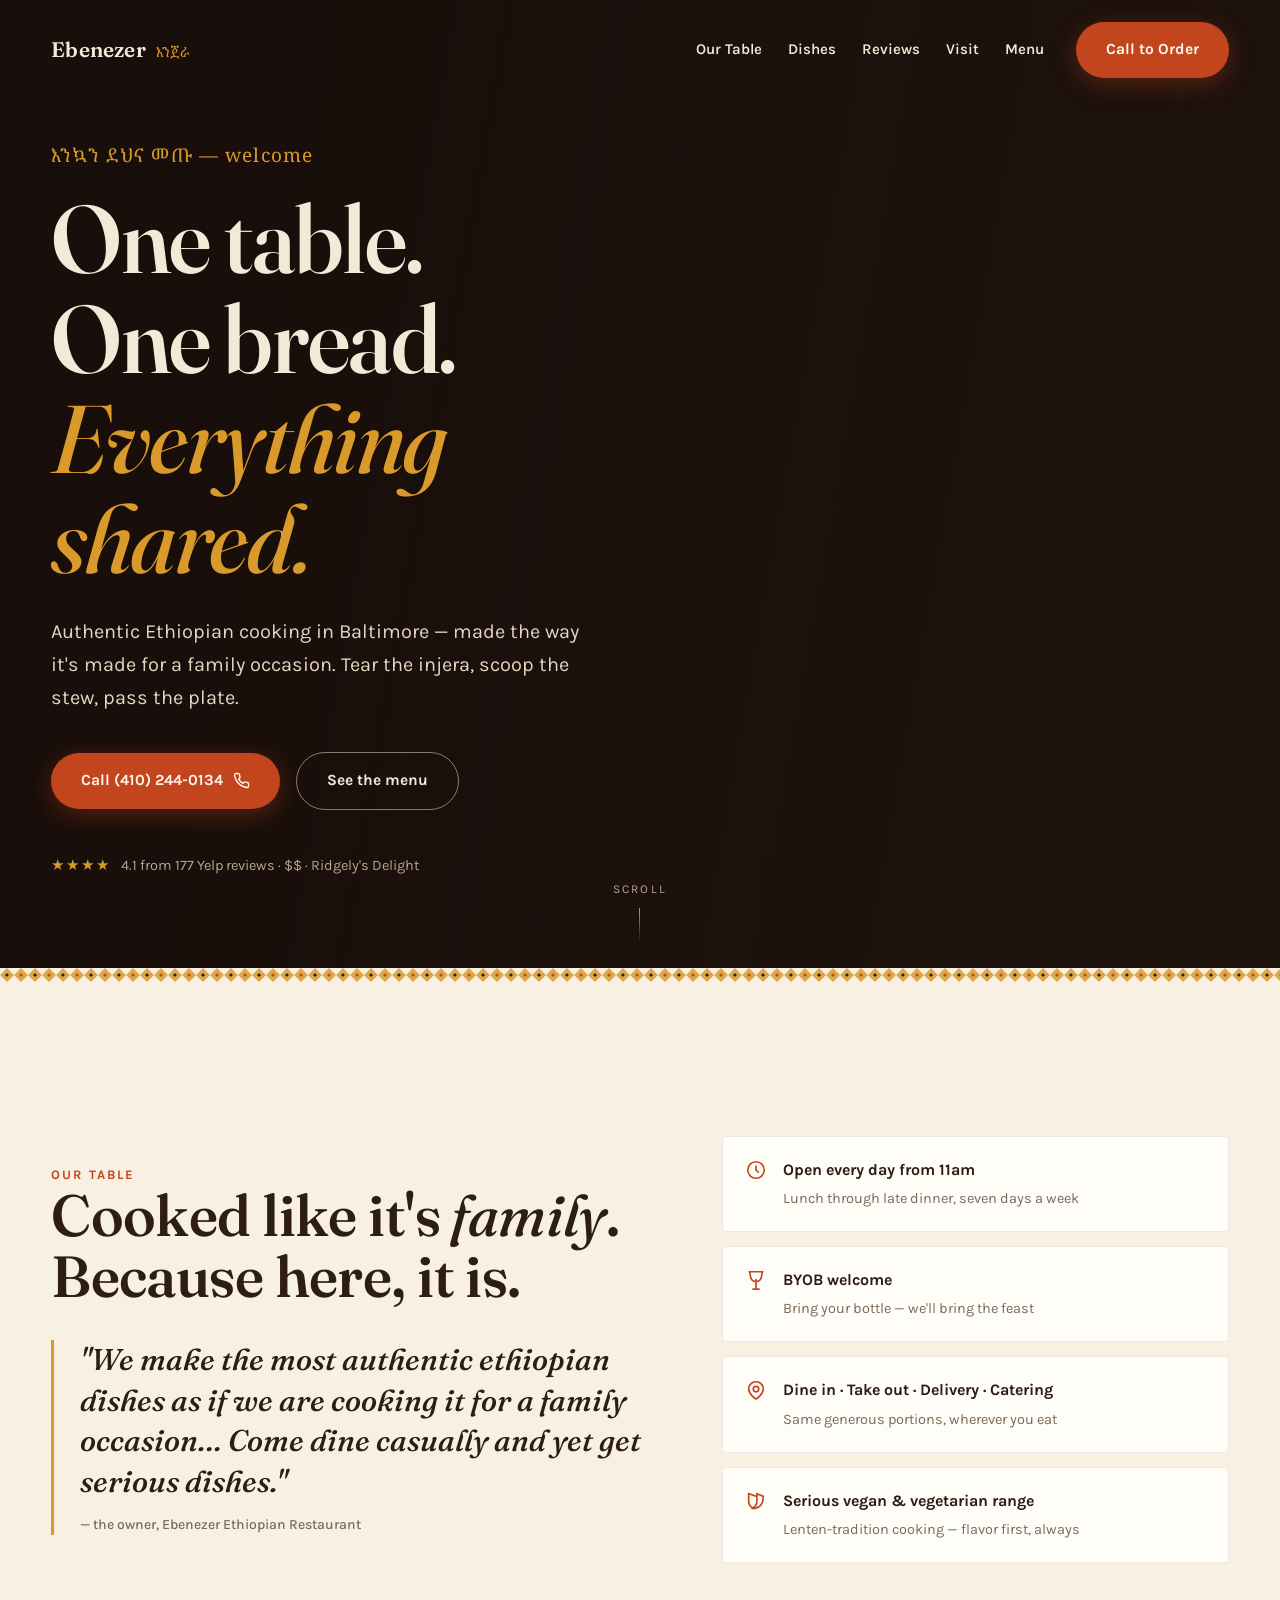
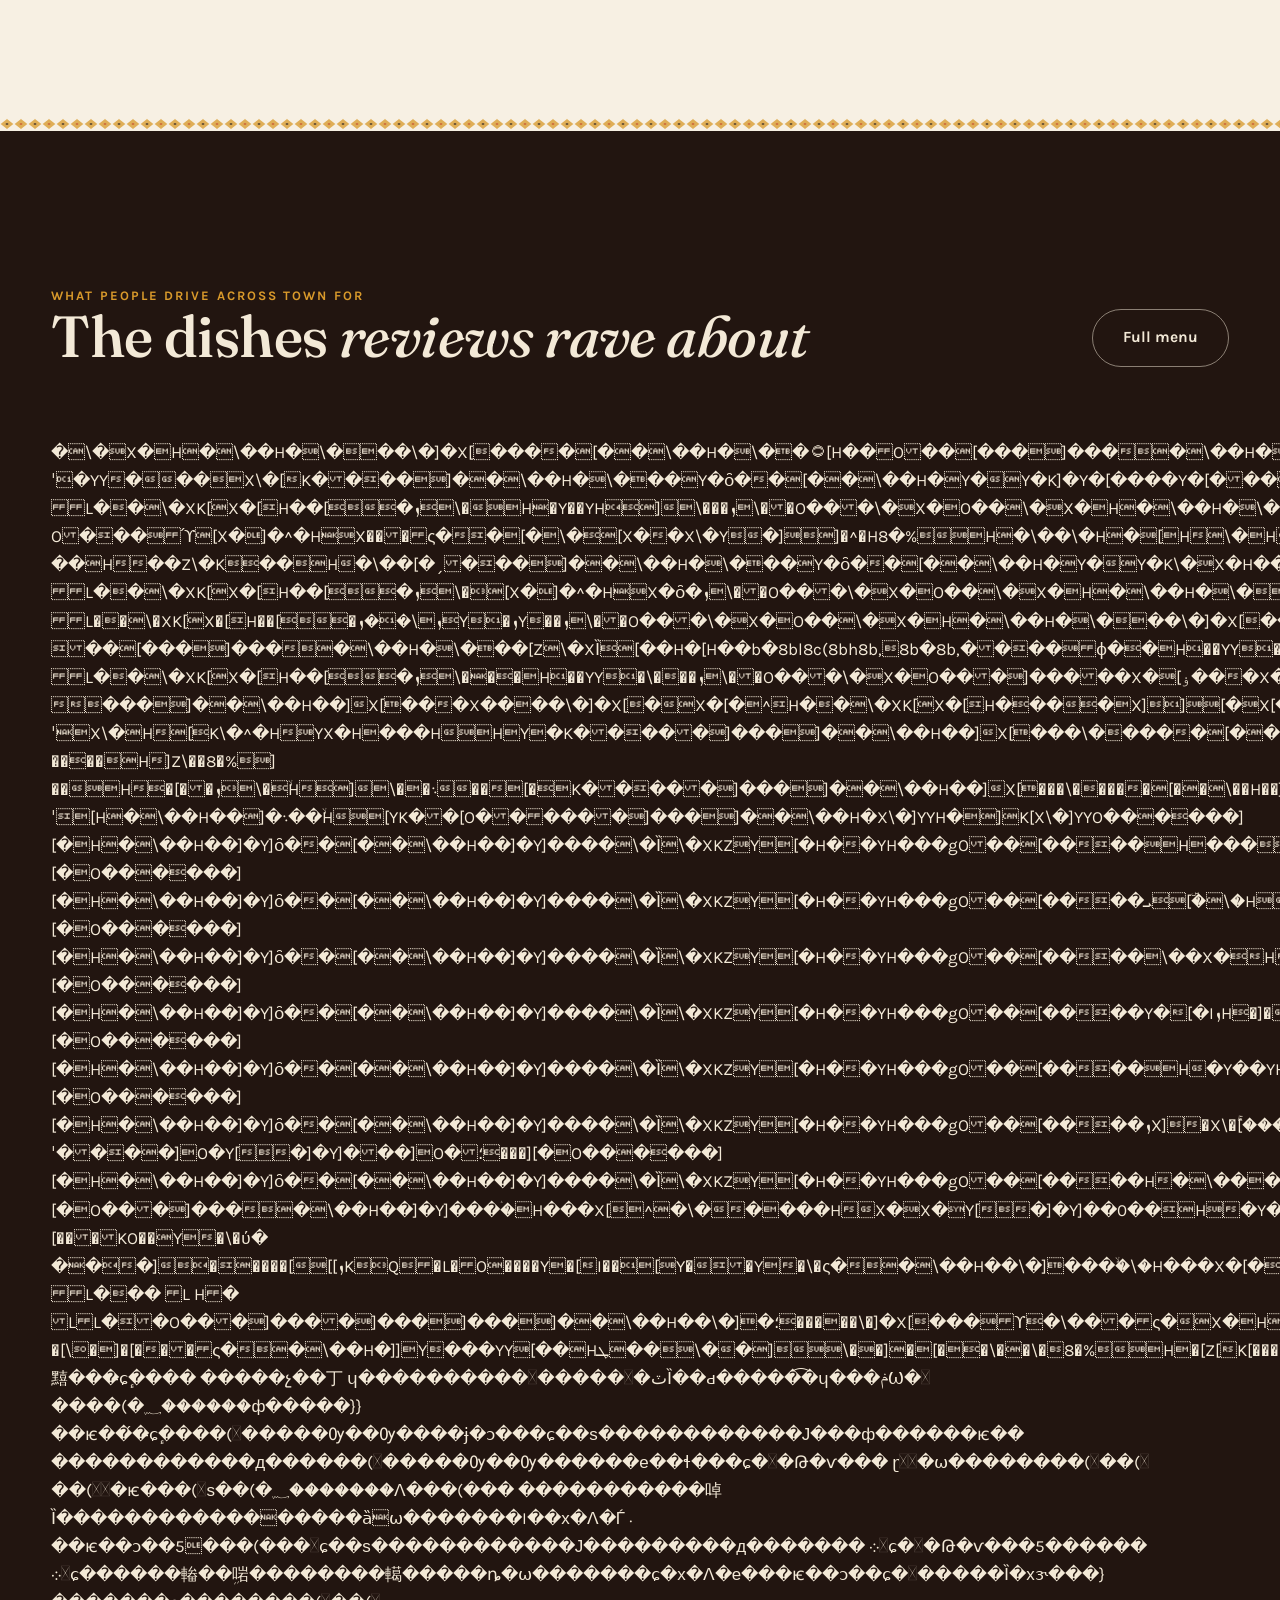
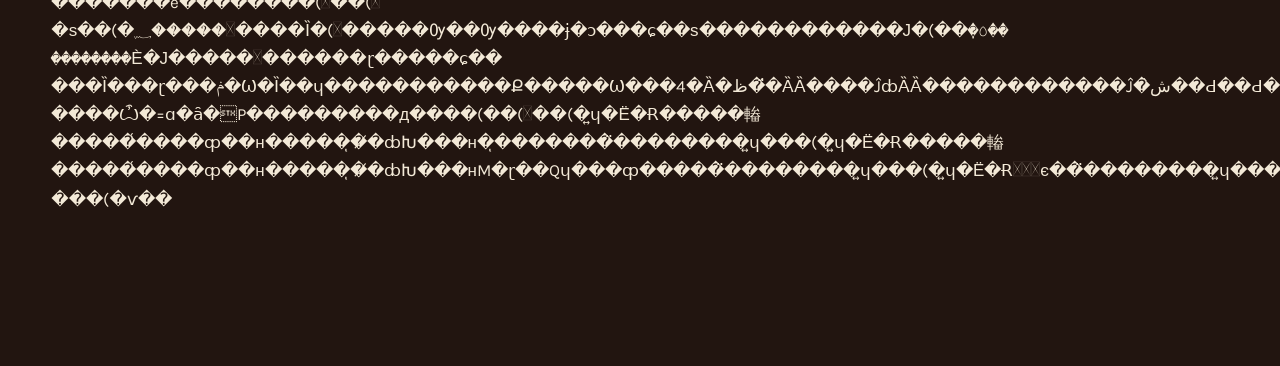
==== index.html @ ae0d71b6 "Add homepage (QA content fixes applied)" ====
<!DOCTYPE html>
<html lang="en">
<head>
<meta charset="UTF-8">
<meta name="viewport" content="width=device-width, initial-scale=1.0">
<title>Ebenezer Ethiopian Restaurant | Baltimore, MD</title>
<meta name="description" content="Family-style Ethiopian cooking in Baltimore — injera platters, lamb tibs, vegan stews, BYOB. Dine in, take out, delivery. Call (410) 244-0134.">
<!-- canonical omitted until the real domain is confirmed with the owner -->
<meta property="og:title" content="Ebenezer Ethiopian Restaurant — Baltimore">
<meta property="og:description" content="Authentic Ethiopian dishes cooked like a family occasion. 4.1★ across 177 reviews. Dine in · Take out · Delivery · Catering · BYOB.">
<meta property="og:image" content="https://d8j0ntlcm91z4.cloudfront.net/user_3Hxw445iBELWfjQIUPgO33Iq3Jm/hf_20260815_203608_ada7a289-93d8-4cba-b0ab-75b5c8beac9a.png">
<meta property="og:type" content="restaurant">
<link rel="icon" type="image/svg+xml" href="favicon.svg">
<link rel="preconnect" href="https://fonts.googleapis.com">
<link rel="preconnect" href="https://fonts.gstatic.com" crossorigin>
<link href="https://fonts.googleapis.com/css2?family=Fraunces:ital,opsz,wght@0,9..144,400..700;1,9..144,400..700&family=Karla:wght@400;500;600;700&family=Noto+Serif+Ethiopic:wght@400;600&display=swap" rel="stylesheet">
<link rel="stylesheet" href="css/site.css">
<!-- LocalBusiness structured data. ⚠️ CONFIRM address/phone/hours with owner before launch (Yelp lists the Pratt St location as closed after a move). -->
<script type="application/ld+json">
{
"@context": "https://schema.org",
"@type": "Restaurant",
"name": "Ebenezer Ethiopian Restaurant",
"servesCuisine": "Ethiopian",
"priceRange": "$$",
"telephone": "+14102440134",
"address": {
"@type": "PostalAddress",
"streetAddress": "647 W Pratt St",
"addressLocality": "Baltimore",
"addressRegion": "MD",
"postalCode": "21201"
},
"url": "https://btekaestate-a11y.github.io/ebenezer-preview/"
}
</script>
</head>
<body class="no-js">
<script>document.body.classList.remove('no-js')</script>
<nav class="nav" aria-label="Main">
<div class="wrap nav__inner">
<a class="nav__brand" href="#top">Ebenezer <span class="amharic" aria-hidden="true">እንጀራ</span></a>
<div class="nav__links">
<a class="nav__link" href="#story">Our Table</a>
<a class="nav__link" href="#dishes">Dishes</a>
<a class="nav__link" href="#reviews">Reviews</a>
<a class="nav__link" href="#visit">Visit</a>
<a class="nav__link" href="menu.html">Menu</a>
<a class="btn btn--berbere nav__cta" href="tel:+14102440134">Call to Order</a>
</div>
<button class="nav__burger" aria-label="Open menu" aria-expanded="false" aria-controls="mobileMenu">
<span></span><span></span><span></span>
</button>
</div>
</nav>
<div class="mobile-menu" id="mobileMenu">
<a href="#story">Our Table</a>
<a href="#dishes">Dishes</a>
<a href="#reviews">Reviews</a>
<a href="#visit">Visit</a>
<a href="menu.html">Full Menu</a>
<p class="mobile-menu__note">Open daily from 11am · BYOB · (410) 244-0134</p>
</div>
<header class="hero" id="top">
<div class="hero__media" aria-hidden="true">
<!-- Hero image: AI-generated placeholder (Higgsfield). REPLACE with real photography of Ebenezer's own platters before launch. data-replace="hero-injera-platter" -->
<img data-replace="hero-injera-platter" data-kenburns
src="https://d8j0ntlcm91z4.cloudfront.net/user_3Hxw445iBELWfjQIUPgO33Iq3Jm/hf_20260815_203608_ada7a289-93d8-4cba-b0ab-75b5c8beac9a.png"
alt="" fetchpriority="high">
<div class="hero__scrim"></div>
</div>
<div class="wrap">
<p class="hero__amharic gs-hero" lang="am">እንኳን ደህና መጡ — welcome</p>
<h1 class="display-xl gs-hero">One table.<br>One bread.<br><span class="accent">Everything shared.</span></h1>
<p class="hero__lede gs-hero">Authentic Ethiopian cooking in Baltimore — made the way it's made for a family occasion. Tear the injera, scoop the stew, pass the plate.</p>
<div class="hero__ctas gs-hero">
<a class="btn btn--berbere" href="tel:+14102440134" data-magnetic>
Call (410) 244-0134
<svg viewBox="0 0 24 24" fill="none" stroke="currentColor" stroke-width="2" aria-hidden="true"><path d="M22 16.9v3a2 2 0 0 1-2.2 2 19.8 19.8 0 0 1-8.6-3 19.5 19.5 0 0 1-6-6 19.8 19.8 0 0 1-3-8.7A2 2 0 0 1 4.1 2h3a2 2 0 0 1 2 1.7c.1 1 .4 2 .7 2.9a2 2 0 0 1-.5 2.1L8 10a16 16 0 0 0 6 6l1.3-1.3a2 2 0 0 1 2.1-.5c1 .3 2 .6 3 .7a2 2 0 0 1 1.6 2Z"/></svg>
</a>
<a class="btn btn--ghost" href="menu.html">See the menu</a>
</div>
<p class="hero__rating gs-hero"><span class="hero__stars" aria-hidden="true">★★★★</span> 4.1 from 177 Yelp reviews · $$ · Ridgely's Delight</p>
</div>
<p class="hero__scroll" aria-hidden="true">scroll</p>
</header>
<div class="tibeb" role="presentation"></div>
<section class="band story" id="story">
<div class="wrap">
<div>
<p class="eyebrow gs-reveal">Our table</p>
<h2 class="display-lg gs-reveal">Cooked like it's <em class="flavor">family</em>. Because here, it is.</h2>
<blockquote class="story__quote gs-reveal">
"We make the most authentic ethiopian dishes as if we are cooking it for a family occasion… Come dine casually and yet get serious dishes."
<cite>— the owner, Ebenezer Ethiopian Restaurant</cite>
</blockquote>
</div>
<div class="story__facts">
<div class="fact gs-reveal">
<svg viewBox="0 0 24 24" fill="none" stroke="currentColor" stroke-width="1.8" aria-hidden="true"><circle cx="12" cy="12" r="9"/><path d="M12 7v5l3 3"/></svg>
<div><strong>Open every day from 11am</strong><span>Lunch through late dinner, seven days a week</span></div>
</div>
<div class="fact gs-reveal">
<svg viewBox="0 0 24 24" fill="none" stroke="currentColor" stroke-width="1.8" aria-hidden="true"><path d="M8 22h8M12 11v11M19 3l-1.3 6.6a6 6 0 0 1-11.4 0L5 3Z"/></svg>
<div><strong>BYOB welcome</strong><span>Bring your bottle — we'll bring the feast</span></div>
</div>

<div class="fact gs-reveal">
<svg viewBox="0 0 24 24" fill="none" stroke="currentColor" stroke-width="1.8" aria-hidden="true"><path d="M4 11a8 8 0 0 1 16 0c0 6-8 11-8 11S4 17 4 11Z"/><circle cx="12" cy="11" r="3"/></svg>
<div><strong>Dine in · Take out · Delivery · Catering</strong><span>Same generous portions, wherever you eat</span></div>
</div>
<div class="fact gs-reveal">
<svg viewBox="0 0 24 24" fill="none" stroke="currentColor" stroke-width="1.8" aria-hidden="true"><path d="M7 20c4-1 6-4 6-8V4l7 3c0 8-4 12-9 13Z"/><path d="M13 7 4 4v8c0 4 2 7 6 8"/></svg>
<div><strong>Serious vegan &amp; vegetarian range</strong><span>Lenten-tradition cooking — flavor first, always</span></div>
</div>
</div>
</div>
</section>
<div class="tibeb tibeb--thin" role="presentation"></div>
<section class="band band--dark dishes" id="dishes">
<div class="wrap">
<div class="dishes__head">
<div>
<p class="eyebrow gs-reveal">What people drive across town for</p>
<h2 class="display-lg gs-reveal">The dishes <em class="flavor">reviews rave about</em></h2>
</div>
<a class="btn btn--ghost gs-reveal" href="menu.html">Full menu</a>
</div>	�\�X�H�\��H�\���\�]�X[����[��\��H�\��۝[H��O��[���]����\��H�\���[Z\�XȈ[��H�[H��bh8b��b�xb�8blO���ϕH�Y��YH]\��ς���]�[��]��ۈۙH[��\�H8�%�X�Y[�[���\���]X\��X��Y�K��H�Y��YH]\��\�[��Y[�[8�)����]�ܙ�[��^\�ۙH�]�Y]ˈ�YY���X\�[K����]��\��H�\���Y�ȏ��[��\��H�Y�Y�K]�Y�[����Y�[���[���[��\��H�Y�Y�KY�]���[���Z\�Y��[���]����]���H�\��H�\����H����KY�����Y�H�[��ML�L��\�XK[X�[H��[�ܙ\�H�Y��YH]\���ܙ\��O���\�X�O��\�X�H�\��H�\���\�]�X[����[��\��H�\��۝[H�����[���]����\��H�\���[Z\�XȈ[��H�[H��b�8bh8c#H8b�8b��b�8c)xbixb-O���ϓ[X�]�^�HX���ς��[�\�[X��X\�Y�]]�^�H8�%H�\��\�H�[H\�H]��[����\�[�\�X]�]	��H��Z\�K��H�\��[�ˏ���]��\��H�\���Y�ȏ��[��\��H�Y�Y�K\�X�H����[���X]��[���]����]���H�\��H�\����H����KY�����Y�H�[��ML�L��\�XK[X�[H��[�ܙ\�[X�]�^�HX�ȏ�ܙ\��O���\�X�O��\�X�H�\��H�\���\�]�X[����[��\��H�\��۝[H�����[���]����\��H�\���[Z\�XȈ[��H�[H��c#�b*8b�H8c#�b*8b�O���ϑ�ܙY�ܙY�ς���X�Y�YY��\�[H�\��Y�HH[���Y[��X�Y�]\��H\�][�X[��ܙ\���Y�HH�]�[�8�%[�\��]�[�\��\ˏ���]��\��H�\���Y�ȏ��[��\��H�Y�Y�K\�X�H���Y][ۘ[��[���]����]���H�\��H�\����H����KY�����Y�H�[��ML�L��\�XK[X�[H��[�ܙ\��ܙY�ܙY��ܙ\��O���\�X�O��\�X�H�\��H�\���\�]�X[����[��\��H�\��۝[H����[���]����\��H�\���[Z\�XȈ[��H�[H��b�8bl8c(8bh8b,8b�8b,����ϕ��H��YY�\��ς��ܚ\��]�YK�X[Z[��[��YK�\��Y�][��\�H[�H�]YY^�Hو[YK�H]KY]�[�[���X\��]�ܚ]H���HH�]�Y]�Y�\ˏ���]��\��H�\���Y�ȏ��[��\��H�Y�Y�KY�]����X\��Y���[���]����]���H�\��H�\����H����KY�����Y�H�[��ML�L��\�XK[X�[H��[�ܙ\���H��YY�\���ܙ\��O���\�X�O���]�����X�[ۏ���X�[ۈ�\��H��[��[�KYY\�]X[�YH��]X[���]��\��H�ܘ\����\��H�^YX������\�]�X[���\��[YO�\��X�������\��H�\�^K[���\�]�X[�����X][H�\��H��]�܈���][�\�[���[O�Z�H[�IݙHۙH]�ܙ]�\������\��H�YH]]Y��\�]�X[��[OH�X\��[�]��M������ܚ�����[\�[�H�[��X\��[�ۙH�]K��\��][Y\���[��]�۝�\�ˈ\�I��H��H�]X[�����]���]��\��H�ܘ\ܘ\K]�YH��[OH�X\��[�]�����]��\��H��]X[���X����\�]�X[�X�[�^H��\�XK[X�[H����X]][�X[������\��\��ܛ��ܚ^�۝[H���]��\��H��]X[���\�����[��\��H��]X[���\��cjO��[���ϕX\�H[��\�O�ς��H�ۙ�H��\��]��XY[�\�]�\�][��\�[�\�]H[O�[��[O�[�\��ܚˈX\�H[K\�^�HYX�H���HHY�K�����]���]��\��H��]X[���\�����[��\��H��]X[���\��cj���[���ϔ����ۉ��X��ς��[��H�]��]H[��\�H8�%[�[�X����\�ˈۙH�ۙ�Y[������H��XY�\�H�ܚˏ����]���]��\��H��]X[���\�����[��\��H��]X[���\��cj���[���ϔ�\�HH]\��ς��]�\�[ۙHX]����HH�[YH�Y�]K�]	����H]Z\��8�%]	��H�[��ܙ\�ۙH]\��܈��[�K�����]���]��\��H��]X[���\�����[��\��H��]X[���\��ck��[���ϑ�[�\��]�[�O�ς��][�XH\��\�H�ٙ�YH�\��ܛ��[��]H�X[��ۙ��\8�%H�Y][ۘ[���H�H�\�YYX[�����]����]����\��H��]X[��[����Y�܈�ܛ��Y]�^\�8�������]�����X�[ۏ���X�[ۈ�\��H��[��[�KY\���[X�\�ȏ��]��\��H�ܘ\���]��\��H��[X�\���\�]�X[�����[�]KX��[�H��H�]KYX�[X[�H�H����[���\��!O��\�؏��[��Y[�][����[���]���]��\��H��[X�\���\�]�X[���]KX��[�H�M�ȏ�؏��[���\��Y\��]�Y]����[���]���]��\��H��[X�\���\�]�X[�����[�]KX��[�H�ȏ���[��^\�؏��[���[�]�\�H�YZ���[���]����]�����X�[ۏ���X�[ۈ�\��H��[��]�Y]�ȈYH��]�Y]�ȏ��]��\��H��]�Y]����XYܘ\����\��H�^YX������\�]�X[��[�Z\��ܙ������\��H�\�^K[���\�]�X[��M���]�Y]�ˈ[H�\��H��]�܈��ۙH[YK��[O������]���]��\��H�X\�]YYH�]K[X\�]YYO������][�H�\��H��]�Y]ȏ��[��\��H��]�Y]����\�Ȉ\�XKZY[�H��YH���gO��[����H���\�H\�SPV�S��H8�)��H�\�H�\������]O�Y[�]�Y]���]O�؛���][�O������][�H�\��H��]�Y]ȏ��[��\��H��]�Y]����\�Ȉ\�XKZY[�H��YH���gO��[����ܝ[ۜ�\�HY�H[�H�X�H\��Y������]O�Y[�]�Y]���]O�؛���][�O������][�H�\��H��]�Y]ȏ��[��\��H��]�Y]����\�Ȉ\�XKZY[�H��YH���gO��[����\��X�H��\�[��ٝ[��\�K�����]O�Y[�]�Y]���]O�؛���][�O������][�H�\��H��]�Y]ȏ��[��\��H��]�Y]����\�Ȉ\�XKZY[�H��YH���gO��[����Y�[�IܙH�]��][�X[��)�\�X�H�[��\�\�[�H����]O�Y[�]�Y]���]O�؛���][�O������][�H�\��H��]�Y]ȏ��[��\��H��]�Y]����\�Ȉ\�XKZY[�H��YH���gO��[����H�Y��YH]\��\�[��Y[�[8�)����]�ܙ�[�����]O�Y[�]�Y]���]O�؛���][�O������][�H�\��H��]�Y]ȏ��[��\��H��]�Y]����\�Ȉ\�XKZY[�H��YH���gO��[����ܙX]�X\�ۚ[���[��]�ܜˈ����]O�Y[�]�Y]���]O�؛���][�O������][�H�\��H��]�Y]ȏ��[��\��H��]�Y]����\�Ȉ\�XKZY[�H��YH���gO��[����H�\���܈����X�H[�ܝ[ۜˈ����]O�Y[�]�Y]���]O�؛���][�O���]����\��H��]�Y]���ۛ�H���X[^�\�����HX�X�Y[�]�Y]��0��H�Y�H�΋����˞Y[���Kؚ^��X�[�^�\�Y][�X[�\�\�]\�[�X�[[[ܙH��[H����[�\��\��]H�؛[�ȏ��XY[H[�O������X�[ۏ��]��\��H�X�X����OH��\�[�][ۈ���]����X�[ۈ�\��H��[��[�KY\���\�]�YH��\�]���]��\��H�ܘ\���]����\��H�^YX������\�]�X[���\�]�����\��H�\�^K[���\�]�X[���[�[H�\��H��]�܈��HX�O�[O�����]��\��H��\�]�؛�����\�]�X[��[OH�X\��[�]������ϐY�\���ς�KKH8��;�#��ӑ�T�N�Y[X\���H�]�\�[�����YY�\�H[ݙK��\�Y�H�\��[�Y�\���]�ۙ\��Y�ܙH][���KO��Y�\�ύ����]�����[[[ܙKQ�L�O����Y�[I��[Y��Y�\�ς��\��H��\�]���ۙ�\�H���X�[�H[ݙY��X�KX�X��HY�\���[�[�H�[8�%�Y\�\�\�]�H�Y[�ۛ�ۈ�XY�H��������]���]��\��H��\�]�؛�����\�]�X[���ϐ�[�ܙ\�܈�\�\��O�ς�H�\��H��\�]��ۙH��Y�H�[��ML�L���L
H�LL��O���]����]���]���]��\��H��\�]�؛�����\�]�X[���ϒ�\���ς�X�H�\��H��\�ȏ�����[ۙ^H8�$��]\�^O���LN�[H8�$�LN�O����������[�^O���LN�[H8�$�L��O�������X�O���\��H��\�]���ۙ�\�H���\���ܝ�ۙ�\�Z[���HۙHۈ�Y^\ˏ����]���]��\��H��\�]�؛�����\�]�X[���ϐ�]\�[��	�[\�]�[���ς��\��H�]]Y���YY[��Hܛ��\��]\��]�[��\��\�8�%H�[Z[K[���\�[ۈ�[H��[\��X]]Y�[K��[�܈�]\�[��Y[�\�[��X�[�ˏ����]����]����]�����X�[ۏ���X�[ۈ�\��H��[��KX�[����]��\��H�ܘ\����[��\��H�[Z\�X���\�]�X[�[��H�[H��bhxb��8c(��2���P��������ȁ������������(�ȁ�����􉑥����䵱���̵ɕٕ���������չ��丁	ɥ����������񕴁�����􉙱�ٽȈ��ԁ�����͡�ɥ���ݥѠ�𽕴����(�؁������ф�����}}��ѥ��́�̵ɕٕ����(񄁍�����Ѹ��Ѹ����ɉ�ɔ���ɕ��ѕ������������Ј���ф������ѥ��������������д������(񄁍�����Ѹ��Ѹ������е��ɬ���ɕ�􉵕�Թ�ѵ���	ɽ�͔�ѡ��������(𽑥��(𽑥��(�͕�ѥ���(񙽽ѕ��(�؁�������Ʌ���(���
�����������啅Ȉ�����������������ȁѡ�������I��х�Ʌ�Ѓ
܁	��ѥ��ɔ��5���(���񄁡ɕ��ѕ������������Ј���������д�������
܀񄁡ɕ�􉵕�Թ�ѵ���5������
܀񄁡ɕ������輽��ܹ啱��������轕�����ȵ�ѡ�������ɕ�х�Ʌ�е���ѥ��ɔ��ɕ�􉹽�����Ȉ�хɝ���}�������e��������(𽑥��(𽙽�ѕ��(�؁�����􉍅����Ȉ�(񄁍�����Ѹ��Ѹ����ɉ�ɔ���ɕ��ѕ������������Ј�(��ٜ�٥��	��������Ѐ�Ј�����􉹽������ɽ�����ɕ�����Ȉ���ɽ���ݥ�Ѡ�Ȉ��ɥ�����������Ք�����Ѡ���4�Ȁ�ظ��̈́ȀȀ����ĴȸȀȀ������������Ĵ�ش̀��Ԁ��Ԁ����Ĵش؀������������Ĵ̴��ȀȀ����ĀиĀɠ̈́ȀȀ����ĀȀĸ݌�ĀĀ�ЀȀ�܀ȸ�ȀȀ����Ĵ�Ԁȸ�0������؀�؀������؀ٰĸ̴ĸ̈́ȀȀ����ĀȸĴ�ՌĀ�̀Ȁ�؀̀�݄ȀȀ����Āĸ؀�h�����ٜ�)����Ѽ�=ɑ�ȃ�P���������д����(��(𽑥��(�͍ɥ�Ё�Ɍ�����輽�����͑����ȹ��н�����ͅ� ̸�ȸԽ���н�ͅ�������̈��������͍ɥ���(�͍ɥ�Ё�Ɍ�����輽�����͑����ȹ��н�����ͅ� ̸�ȸԽ���нM�ɽ��Qɥ���ȹ�����̈��������͍ɥ���(�͍ɥ�Ё�Ɍ�̽ͥє��̈��������͍ɥ���(𽉽���(�ѵ��
---- css/site.css ----
/* ============================================================
   EBENEZER ETHIOPIAN RESTAURANT — site.css
   Design system per DECISIONS.md (spice-and-coffee palette,
   Fraunces/Karla/Noto Serif Ethiopic, tibeb woven motif)
   ============================================================ */

:root {
  --parchment: #F7F0E3;
  --parchment-deep: #EFE4CF;
  --espresso: #221510;
  --espresso-soft: #2E1D14;
  --ink: #2E1D13;
  --cream: #F3E9D7;
  --berbere: #C2451E;
  --berbere-deep: #A53517;
  --tej: #D99A2B;
  --gomen: #4A5A3A;
  --muted: #7A6A58;
  --muted-dark: #B9A58C;

  --font-display: "Fraunces", Georgia, serif;
  --font-body: "Karla", -apple-system, sans-serif;
  --font-ethiopic: "Noto Serif Ethiopic", serif;

  --space-band: clamp(84px, 12vw, 160px);
  --space-gap: clamp(28px, 4vw, 56px);
  --measure: 62ch;
  --radius: 4px;
  --ease-out: cubic-bezier(.22, .8, .26, .99);
}

* { margin: 0; padding: 0; box-sizing: border-box; }

html { scroll-behavior: smooth; }
@media (prefers-reduced-motion: reduce) { html { scroll-behavior: auto; } }

body {
  font-family: var(--font-body);
  font-size: 17px;
  line-height: 1.65;
  color: var(--ink);
  background: var(--parchment);
  overflow-x: hidden;
}

::selection { background: var(--berbere); color: var(--cream); }

img { max-width: 100%; display: block; }

/* ---------- type roles ---------- */
h1, h2, h3 { font-family: var(--font-display); font-weight: 560; line-height: 1.04; text-wrap: balance; }
.display-xl { font-size: clamp(44px, 7.6vw, 96px); letter-spacing: -0.015em; }
.display-lg { font-size: clamp(32px, 4.6vw, 58px); letter-spacing: -0.01em; }
.display-md { font-size: clamp(24px, 3vw, 34px); }

.eyebrow {
  font-family: var(--font-body);
  font-size: 13px; font-weight: 700;
  text-transform: uppercase; letter-spacing: .16em;
  color: var(--berbere);
}
.band--dark .eyebrow { color: var(--tej); }

.amharic {
  font-family: var(--font-ethiopic);
  font-weight: 400;
  color: var(--tej);
}

.lede { font-size: clamp(18px, 2vw, 21px); max-width: var(--measure); }
.muted { color: var(--muted); }
.band--dark .muted { color: var(--muted-dark); }

em.flavor { font-family: var(--font-display); font-style: italic; font-weight: 480; }

/* ---------- bands & layout ---------- */
.band { position: relative; padding: var(--space-band) 0; }
.band--dark { background: var(--espresso); color: var(--cream); }
.band--deep { background: var(--parchment-deep); }

.wrap { width: min(1180px, calc(100% - clamp(40px, 8vw, 128px))); margin-inline: auto; }
.wrap--wide { width: min(1360px, calc(100% - 48px)); margin-inline: auto; }

/* tibeb woven divider — Ethiopian textile hem band */
.tibeb {
  height: 14px;
  background-image: url("data:image/svg+xml,%3Csvg xmlns='http://www.w3.org/2000/svg' width='56' height='14' viewBox='0 0 56 14'%3E%3Cpath d='M0 7 L7 0 L14 7 L7 14 Z M14 7 L21 0 L28 7 L21 14 Z M28 7 L35 0 L42 7 L35 14 Z M42 7 L49 0 L56 7 L49 14 Z' fill='%23D99A2B' fill-opacity='0.85'/%3E%3Ccircle cx='7' cy='7' r='1.6' fill='%23221510'/%3E%3Ccircle cx='21' cy='7' r='1.6' fill='%23C2451E'/%3E%3Ccircle cx='35' cy='7' r='1.6' fill='%23221510'/%3E%3Ccircle cx='49' cy='7' r='1.6' fill='%23C2451E'/%3E%3C/svg%3E");
  background-repeat: repeat-x;
  background-size: 56px 14px;
}
.tibeb--thin { transform: scaleY(.72); opacity: .9; }

/* ---------- navigation ---------- */
.nav {
  position: fixed; top: 0; left: 0; right: 0; z-index: 100;
  transition: background .3s var(--ease-out), box-shadow .3s, padding .3s;
  padding: 22px 0;
}
.nav.is-scrolled {
  background: rgba(34, 21, 16, .92);
  backdrop-filter: blur(12px);
  padding: 12px 0;
  box-shadow: 0 1px 0 rgba(217, 154, 43, .25);
}
.nav__inner { display: flex; align-items: center; gap: 28px; }
.nav__brand {
  font-family: var(--font-display); font-weight: 600; font-size: 21px;
  color: var(--cream); text-decoration: none; letter-spacing: .01em;
  display: flex; align-items: baseline; gap: 10px;
}
.nav__brand .amharic { font-size: 14px; }
.nav__links { display: flex; gap: 26px; margin-left: auto; align-items: center; }
.nav__link {
  color: var(--cream); text-decoration: none; font-size: 15px; font-weight: 600;
  position: relative; padding: 4px 0;
}
.nav__link::after {
  content: ""; position: absolute; left: 0; right: 100%; bottom: -2px; height: 2px;
  background: var(--tej); transition: right .25s var(--ease-out);
}
.nav__link:hover::after, .nav__link.is-active::after { right: 0; }
.nav__cta { margin-left: 6px; }

.nav__burger {
  display: none; margin-left: auto;
  background: none; border: none; cursor: pointer; padding: 10px;
  width: 46px; height: 46px; position: relative; z-index: 130;
}
.nav__burger span {
  display: block; width: 24px; height: 2px; background: var(--cream);
  margin: 5px auto; transition: transform .3s var(--ease-out), opacity .2s;
}
.nav__burger[aria-expanded="true"] span:nth-child(1) { transform: translateY(7px) rotate(45deg); }
.nav__burger[aria-expanded="true"] span:nth-child(2) { opacity: 0; }
.nav__burger[aria-expanded="true"] span:nth-child(3) { transform: translateY(-7px) rotate(-45deg); }

.mobile-menu {
  position: fixed; inset: 0; z-index: 120; background: var(--espresso);
  display: flex; flex-direction: column; justify-content: center; padding: 8vh 10vw;
  opacity: 0; visibility: hidden; transition: opacity .35s var(--ease-out), visibility .35s;
}
.mobile-menu.is-open { opacity: 1; visibility: visible; }
.mobile-menu a {
  font-family: var(--font-display); font-size: clamp(34px, 9vw, 52px);
  color: var(--cream); text-decoration: none; padding: 10px 0;
  border-bottom: 1px solid rgba(217,154,43,.18);
  transform: translateY(24px); opacity: 0;
  transition: transform .45s var(--ease-out), opacity .45s, color .2s;
}
.mobile-menu.is-open a { transform: none; opacity: 1; }
.mobile-menu a:hover { color: var(--tej); }
.mobile-menu.is-open a:nth-child(2) { transition-delay: .06s; }
.mobile-menu.is-open a:nth-child(3) { transition-delay: .12s; }
.mobile-menu.is-open a:nth-child(4) { transition-delay: .18s; }
.mobile-menu.is-open a:nth-child(5) { transition-delay: .24s; }
.mobile-menu__note { margin-top: 34px; color: var(--muted-dark); font-size: 14px; }

/* ---------- buttons ---------- */
.btn {
  display: inline-flex; align-items: center; gap: 10px;
  font-family: var(--font-body); font-weight: 700; font-size: 15.5px;
  padding: 15px 30px; border-radius: 999px;
  text-decoration: none; cursor: pointer; border: none;
  transition: transform .18s var(--ease-out), box-shadow .18s, background .18s, color .18s;
  will-change: transform;
}
.btn svg { width: 17px; height: 17px; transition: transform .18s var(--ease-out); }
.btn:hover svg { transform: translateX(3px); }
.btn:focus-visible { outline: 3px solid var(--tej); outline-offset: 3px; }
.btn--berbere { background: var(--berbere); color: #FFF7EC; box-shadow: 0 6px 24px rgba(194,69,30,.35); }
.btn--berbere:hover { background: var(--berbere-deep); box-shadow: 0 10px 32px rgba(194,69,30,.45); }
.btn--ghost { background: transparent; color: var(--cream); border: 1.5px solid rgba(243,233,215,.5); }
.btn--ghost:hover { border-color: var(--tej); color: var(--tej); }
.btn--ghost-dark { background: transparent; color: var(--ink); border: 1.5px solid rgba(46,29,19,.35); }
.btn--ghost-dark:hover { border-color: var(--berbere); color: var(--berbere); }

/* ---------- hero ---------- */
.hero {
  position: relative; min-height: 100svh;
  display: flex; flex-direction: column; justify-content: center;
  background: var(--espresso); color: var(--cream);
  overflow: hidden; padding: 140px 0 90px;
}
.hero__media {
  position: absolute; inset: 0; z-index: 0; overflow: hidden;
}
.hero__media img, .hero__media .hero__art {
  position: absolute; inset: -6%;
  width: 112%; height: 112%; object-fit: cover;
  will-change: transform;
}
.hero__art {
  background:
    radial-gradient(ellipse 60% 45% at 72% 38%, rgba(194,69,30,.32), transparent 60%),
    radial-gradient(ellipse 50% 40% at 24% 70%, rgba(217,154,43,.16), transparent 65%),
    var(--espresso);
}
.hero__scrim {
  position: absolute; inset: 0; z-index: 1;
  background: linear-gradient(100deg, rgba(24,14,10,.92) 22%, rgba(24,14,10,.55) 55%, rgba(24,14,10,.35));
}
.hero .wrap { position: relative; z-index: 2; }
.hero__amharic {
  font-family: var(--font-ethiopic); font-size: clamp(15px, 1.6vw, 19px);
  color: var(--tej); letter-spacing: .06em; margin-bottom: 18px;
}
.hero h1 { max-width: 11ch; }
.hero h1 .accent { color: var(--tej); font-style: italic; font-weight: 480; }
.hero__lede { margin: 26px 0 38px; max-width: 46ch; font-size: clamp(17px, 1.9vw, 20px); color: #E4D6BE; }
.hero__ctas { display: flex; gap: 16px; flex-wrap: wrap; align-items: center; }
.hero__rating {
  display: flex; align-items: center; gap: 10px; margin-top: 44px;
  font-size: 14.5px; color: var(--muted-dark);
}
.hero__stars { color: var(--tej); letter-spacing: 2px; font-size: 15px; }
.hero__scroll {
  position: absolute; bottom: 26px; left: 50%; transform: translateX(-50%);
  z-index: 2; color: var(--muted-dark); font-size: 12px; letter-spacing: .18em;
  text-transform: uppercase; display: flex; flex-direction: column; align-items: center; gap: 8px;
}
.hero__scroll::after {
  content: ""; width: 1px; height: 34px;
  background: linear-gradient(var(--tej), transparent);
  animation: drip 2s ease-in-out infinite;
}
@keyframes drip { 50% { transform: scaleY(.55); opacity: .5; } }

/* ---------- story ---------- */
.story .wrap { display: grid; grid-template-columns: 1.1fr .9fr; gap: var(--space-gap); align-items: center; }
.story__quote {
  font-family: var(--font-display); font-size: clamp(22px, 2.6vw, 30px);
  font-weight: 500; line-height: 1.35; font-style: italic;
  border-left: 3px solid var(--tej); padding-left: 26px; margin-top: 34px;
  color: var(--espresso-soft);
}
.story__quote cite { display: block; font-family: var(--font-body); font-style: normal; font-size: 14px; color: var(--muted); margin-top: 14px; }
.story__facts { display: grid; gap: 14px; }
.fact {
  display: flex; gap: 16px; align-items: flex-start;
  background: #FFFDF8; border: 1px solid rgba(46,29,19,.09);
  padding: 20px 22px; border-radius: var(--radius);
  transition: transform .2s var(--ease-out), box-shadow .2s;
}
.fact:hover { transform: translateX(6px); box-shadow: 0 8px 26px rgba(46,29,19,.08); }
.fact svg { width: 22px; height: 22px; color: var(--berbere); flex-shrink: 0; margin-top: 2px; }
.fact strong { display: block; font-size: 16px; }
.fact span { font-size: 14.5px; color: var(--muted); }

/* ---------- dishes ---------- */
.dishes__head { display: flex; align-items: flex-end; justify-content: space-between; gap: 24px; margin-bottom: clamp(40px, 6vw, 72px); flex-wrap: wrap; }
.dish {
  display: grid; grid-template-columns: 90px 1fr auto; gap: clamp(18px, 3vw, 44px);
  align-items: center; padding: clamp(26px, 3.4vw, 40px) 0;
  border-top: 1px solid rgba(243,233,215,.16);
  transition: background .25s, padding-left .25s var(--ease-out);
}
.dish:last-of-type { border-bottom: 1px solid rgba(243,233,215,.16); }
.dish:hover { background: rgba(217,154,43,.05); padding-left: 14px; }
.dish__num { font-family: var(--font-display); font-style: italic; font-size: 15px; color: var(--tej); }
.dish__amharic { font-family: var(--font-ethiopic); font-size: 13.5px; color: var(--tej); margin-bottom: 6px; }
.dish h3 { font-size: clamp(24px, 3.2vw, 38px); font-weight: 540; }
.dish p { color: var(--muted-dark); max-width: 52ch; margin-top: 8px; font-size: 15.5px; }
.dish__tags { display: flex; gap: 8px; margin-top: 12px; flex-wrap: wrap; }
.tag {
  font-size: 11.5px; font-weight: 700; letter-spacing: .1em; text-transform: uppercase;
  padding: 4px 11px; border-radius: 999px; border: 1px solid currentColor;
}
.tag--spice { color: #E8794F; }
.tag--vegan { color: #9DB57F; }
.tag--fav { color: var(--tej); }
.dish__cta { color: var(--cream); }

/* ---------- ritual (horizontal scroll) ---------- */
.ritual__track {
  display: flex; gap: 22px; overflow-x: auto; padding: 8px 4px 22px;
  scroll-snap-type: x mandatory; -webkit-overflow-scrolling: touch;
  scrollbar-color: var(--berbere) rgba(46,29,19,.12);
}
.ritual__card {
  flex: 0 0 min(340px, 82vw); scroll-snap-align: start;
  background: #FFFDF8; border: 1px solid rgba(46,29,19,.1);
  border-radius: var(--radius); padding: 30px 28px 34px;
  position: relative; overflow: hidden;
  transition: transform .25s var(--ease-out), box-shadow .25s;
}
.ritual__card:hover { transform: translateY(-6px); box-shadow: 0 16px 40px rgba(46,29,19,.12); }
.ritual__card::before {
  content: ""; position: absolute; top: 0; left: 0; right: 0; height: 5px;
  background: linear-gradient(90deg, var(--berbere), var(--tej));
  transform: scaleX(0); transform-origin: left; transition: transform .4s var(--ease-out);
}
.ritual__card:hover::before { transform: scaleX(1); }
.ritual__step {
  font-family: var(--font-display); font-style: italic;
  font-size: 46px; color: rgba(194,69,30,.22); line-height: 1;
}
.ritual__card h3 { font-size: 22px; margin: 12px 0 10px; }
.ritual__card p { font-size: 15px; color: var(--muted); }
.ritual__hint { font-size: 13px; color: var(--muted); letter-spacing: .12em; text-transform: uppercase; margin-top: 6px; }

/* ---------- numbers ---------- */
.numbers .wrap { display: grid; grid-template-columns: repeat(3, 1fr); gap: var(--space-gap); text-align: center; }
.number b {
  font-family: var(--font-display); font-weight: 560; display: block;
  font-size: clamp(48px, 7vw, 84px); color: var(--tej);
  font-variant-numeric: tabular-nums; line-height: 1;
}
.number b sup { font-size: .4em; color: var(--berbere); font-style: italic; }
.number span { font-size: 13.5px; letter-spacing: .16em; text-transform: uppercase; color: var(--muted-dark); display: block; margin-top: 12px; }

/* ---------- reviews marquee ---------- */
.reviews { overflow: hidden; }
.reviews__head { text-align: center; margin-bottom: clamp(36px, 5vw, 60px); }
.marquee { display: flex; gap: 24px; width: max-content; will-change: transform; }
.marquee:hover { animation-play-state: paused; }
.review {
  flex: 0 0 min(420px, 86vw);
  background: #FFFDF8; border: 1px solid rgba(46,29,19,.1);
  border-radius: var(--radius); padding: 28px 30px;
  display: flex; flex-direction: column; gap: 14px;
}
.review__stars { color: var(--tej); letter-spacing: 3px; }
.review p { font-size: 16.5px; line-height: 1.55; font-weight: 500; }
.review cite { font-style: normal; font-size: 13px; color: var(--muted); letter-spacing: .08em; text-transform: uppercase; }
.reviews__note { text-align: center; margin-top: 30px; font-size: 13.5px; color: var(--muted); }
.reviews__note a { color: var(--berbere); }

/* ---------- visit ---------- */
.visit .wrap { display: grid; grid-template-columns: 1fr 1fr; gap: var(--space-gap); align-items: start; }
.visit__block h3 { font-size: 21px; margin-bottom: 14px; color: var(--tej); }
.visit__block + .visit__block { margin-top: 34px; }
.hours { width: 100%; border-collapse: collapse; font-variant-numeric: tabular-nums; }
.hours td { padding: 9px 0; border-bottom: 1px solid rgba(243,233,215,.14); font-size: 15.5px; }
.hours td:last-child { text-align: right; color: var(--muted-dark); }
.visit__confirm { margin-top: 18px; font-size: 13px; color: var(--muted-dark); border-left: 2px solid var(--tej); padding-left: 12px; }
.visit address { font-style: normal; font-size: 17px; line-height: 1.7; }
.visit__phone {
  font-family: var(--font-display); font-size: clamp(26px, 3vw, 36px);
  color: var(--cream); text-decoration: none; display: inline-block; margin-top: 8px;
  border-bottom: 2px solid var(--berbere); padding-bottom: 3px;
  transition: color .2s, border-color .2s;
}
.visit__phone:hover { color: var(--tej); border-color: var(--tej); }

/* ---------- photo slots (replace with real photography) ---------- */
.photo-slot {
  position: relative; overflow: hidden; border-radius: var(--radius);
  background:
    linear-gradient(160deg, rgba(194,69,30,.18), rgba(34,21,16,.4)),
    var(--espresso-soft);
  border: 1px solid rgba(217,154,43,.25);
  display: flex; align-items: center; justify-content: center;
  min-height: 300px;
}
.photo-slot::before {
  content: ""; position: absolute; inset: 12px;
  border: 1px dashed rgba(217,154,43,.4); border-radius: 2px;
}
.photo-slot span {
  font-size: 12px; letter-spacing: .16em; text-transform: uppercase;
  color: var(--muted-dark); text-align: center; padding: 0 24px; line-height: 2;
}
.photo-slot--tall { min-height: 440px; }
.photo-slot img { position: absolute; inset: 0; width: 100%; height: 100%; object-fit: cover; }

/* ---------- CTA band + footer ---------- */
.cta-band { text-align: center; }
.cta-band h2 { max-width: 18ch; margin-inline: auto; }
.cta-band .amharic { display: block; font-size: clamp(15px, 1.8vw, 19px); margin-bottom: 16px; }
.cta-band__actions { display: flex; gap: 16px; justify-content: center; flex-wrap: wrap; margin-top: 38px; }

footer { background: var(--espresso); color: var(--muted-dark); padding: 40px 0 110px; font-size: 14px; }
footer .wrap { display: flex; justify-content: space-between; gap: 20px; flex-wrap: wrap; align-items: center; }
footer a { color: var(--cream); text-decoration: none; }
footer a:hover { color: var(--tej); }

/* sticky mobile call bar */
.callbar {
  position: fixed; bottom: 0; left: 0; right: 0; z-index: 90;
  display: none; padding: 12px 16px calc(12px + env(safe-area-inset-bottom));
  background: rgba(34,21,16,.96); backdrop-filter: blur(10px);
  border-top: 1px solid rgba(217,154,43,.3);
}
.callbar .btn { width: 100%; justify-content: center; }

/* Reveal states are set exclusively by JS (gsap.set) so content is
   always visible when JS or the animation library fails to load. */

/* ---------- menu page ---------- */
.menu-hero { padding: 170px 0 70px; background: var(--espresso); color: var(--cream); }
.menu-hero p { max-width: 52ch; margin-top: 18px; color: var(--muted-dark); }
.menu-note {
  font-size: 13.5px; color: var(--muted); border-left: 2px solid var(--tej);
  padding-left: 14px; max-width: 60ch; margin-top: 26px;
}
.menu-section { padding: clamp(50px, 7vw, 90px) 0 0; }
.menu-section:last-of-type { padding-bottom: var(--space-band); }
.menu-section__head { display: flex; align-items: baseline; gap: 18px; margin-bottom: 34px; }
.menu-section__head .amharic { font-size: 15px; }
.menu-item {
  display: grid; grid-template-columns: 1fr auto; gap: 8px 30px;
  padding: 22px 0; border-bottom: 1px solid rgba(46,29,19,.12);
  transition: padding-left .22s var(--ease-out), background .22s;
}
.menu-item:hover { padding-left: 12px; background: rgba(217,154,43,.06); }
.menu-item h3 { font-size: 22px; display: flex; align-items: baseline; gap: 12px; flex-wrap: wrap; }
.menu-item h3 .amharic { font-size: 13px; }
.menu-item p { grid-column: 1; color: var(--muted); font-size: 15px; max-width: 58ch; }
.menu-item__price { font-family: var(--font-display); font-style: italic; color: var(--berbere); font-size: 18px; white-space: nowrap; }
.menu-item .dish__tags { margin-top: 8px; }

/* ---------- responsive ---------- */
@media (max-width: 900px) {
  .nav__links { display: none; }
  .nav__burger { display: block; }
  .story .wrap, .visit .wrap { grid-template-columns: 1fr; }
  .numbers .wrap { grid-template-columns: 1fr; gap: 44px; }
  .dish { grid-template-columns: 1fr; gap: 10px; }
  .dish__num { display: none; }
  .dish__cta { display: none; }
  .callbar { display: block; }
  footer { padding-bottom: 130px; }
}
@media (max-width: 430px) {
  body { font-size: 16px; }
  .btn { padding: 14px 24px; width: 100%; justify-content: center; }
  .hero__ctas { flex-direction: column; align-items: stretch; }
  .hero__rating { justify-content: center; }
}

/* ---------- reduced motion ---------- */
@media (prefers-reduced-motion: reduce) {
  *, *::before, *::after { animation-duration: .001s !important; transition-duration: .001s !important; }
  .marquee { animation: none !important; }
  .hero__scroll::after { animation: none; }
}

/* ---------- focus visibility ---------- */
a:focus-visible, button:focus-visible {
  outline: 3px solid var(--tej); outline-offset: 3px; border-radius: 2px;
}
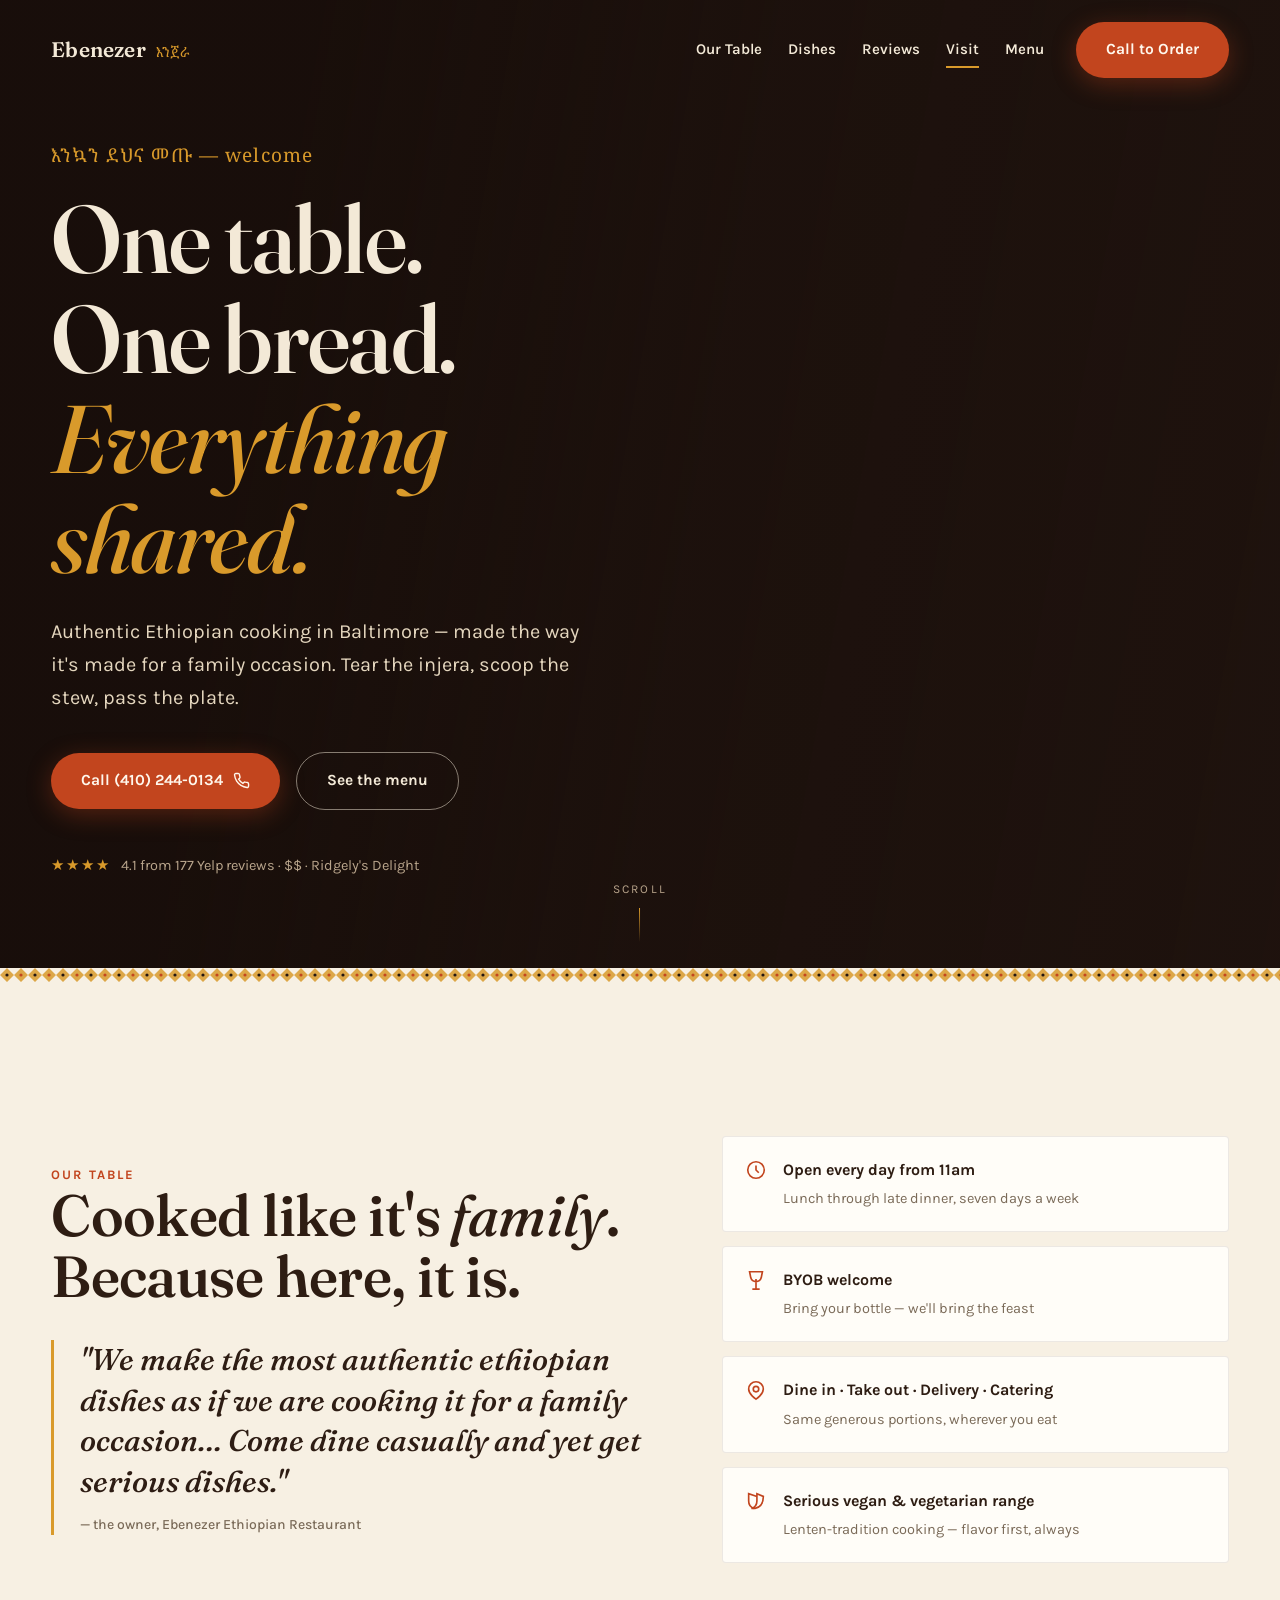
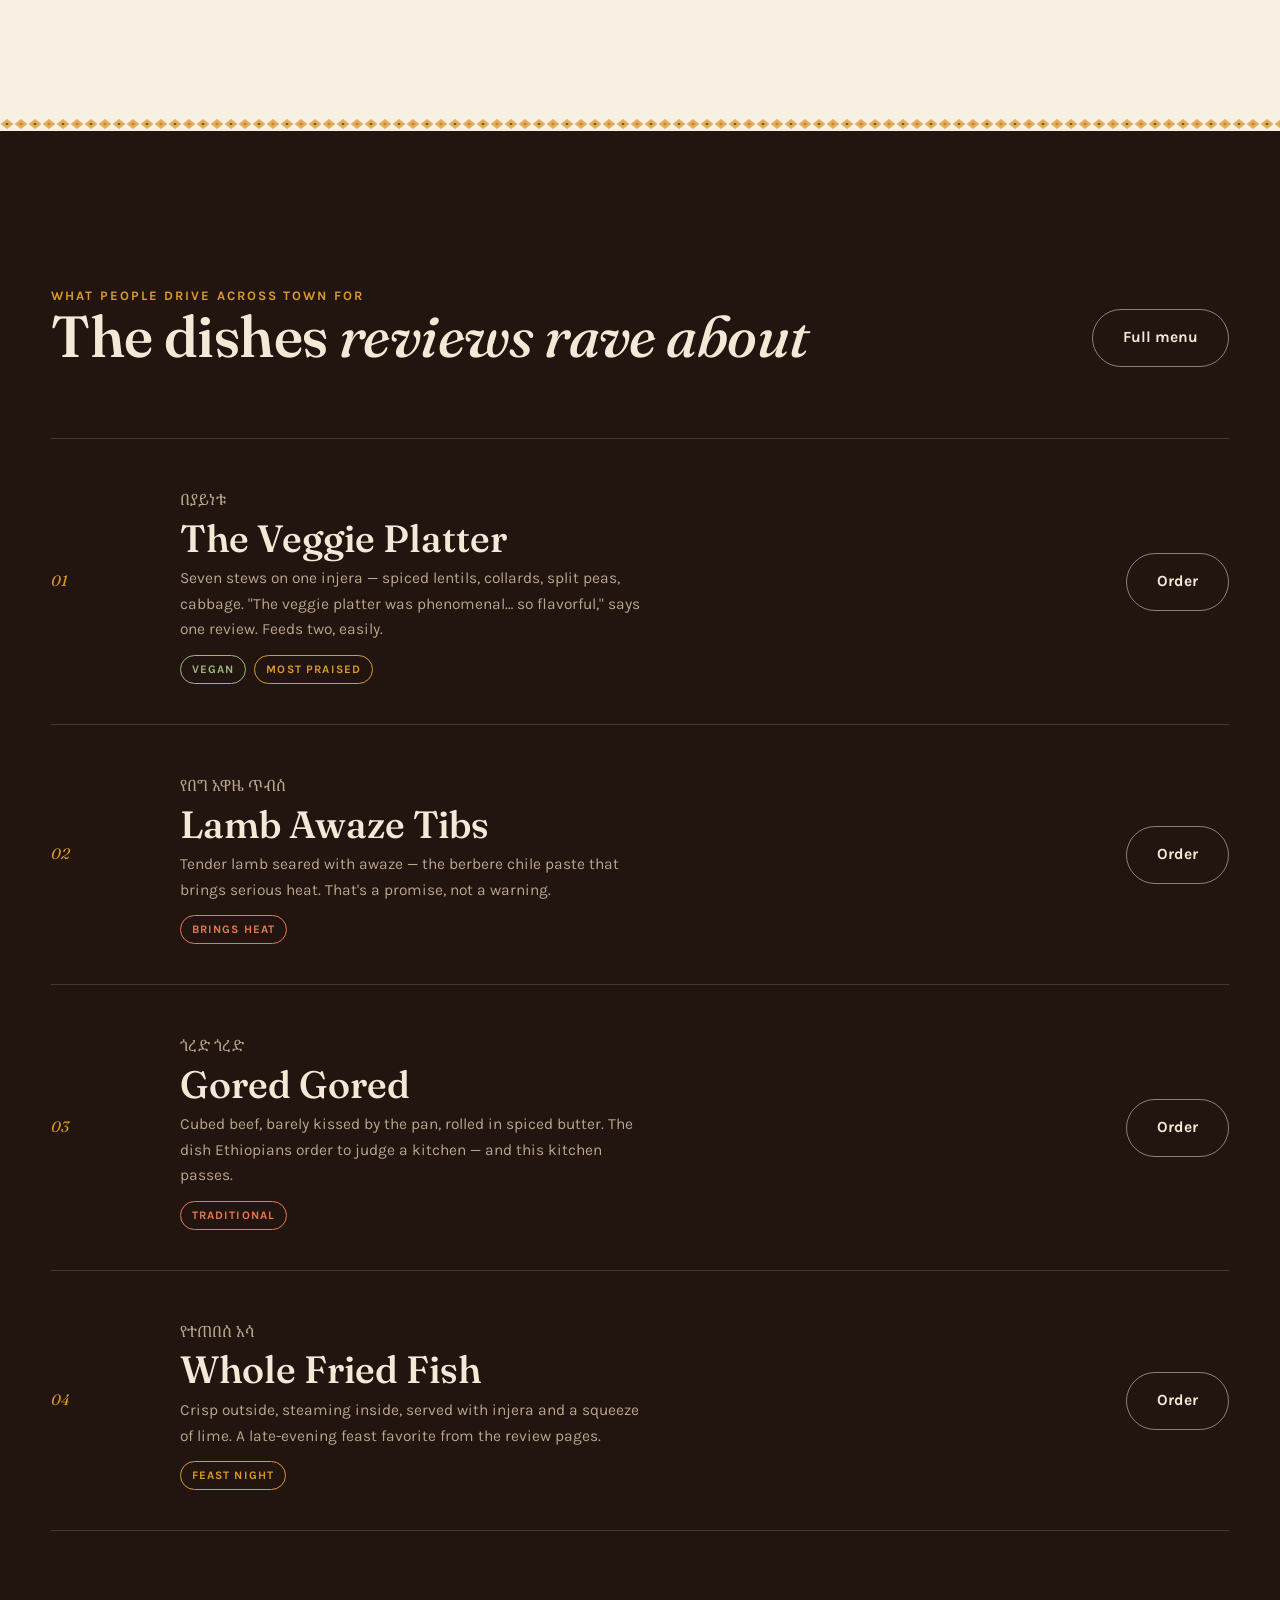
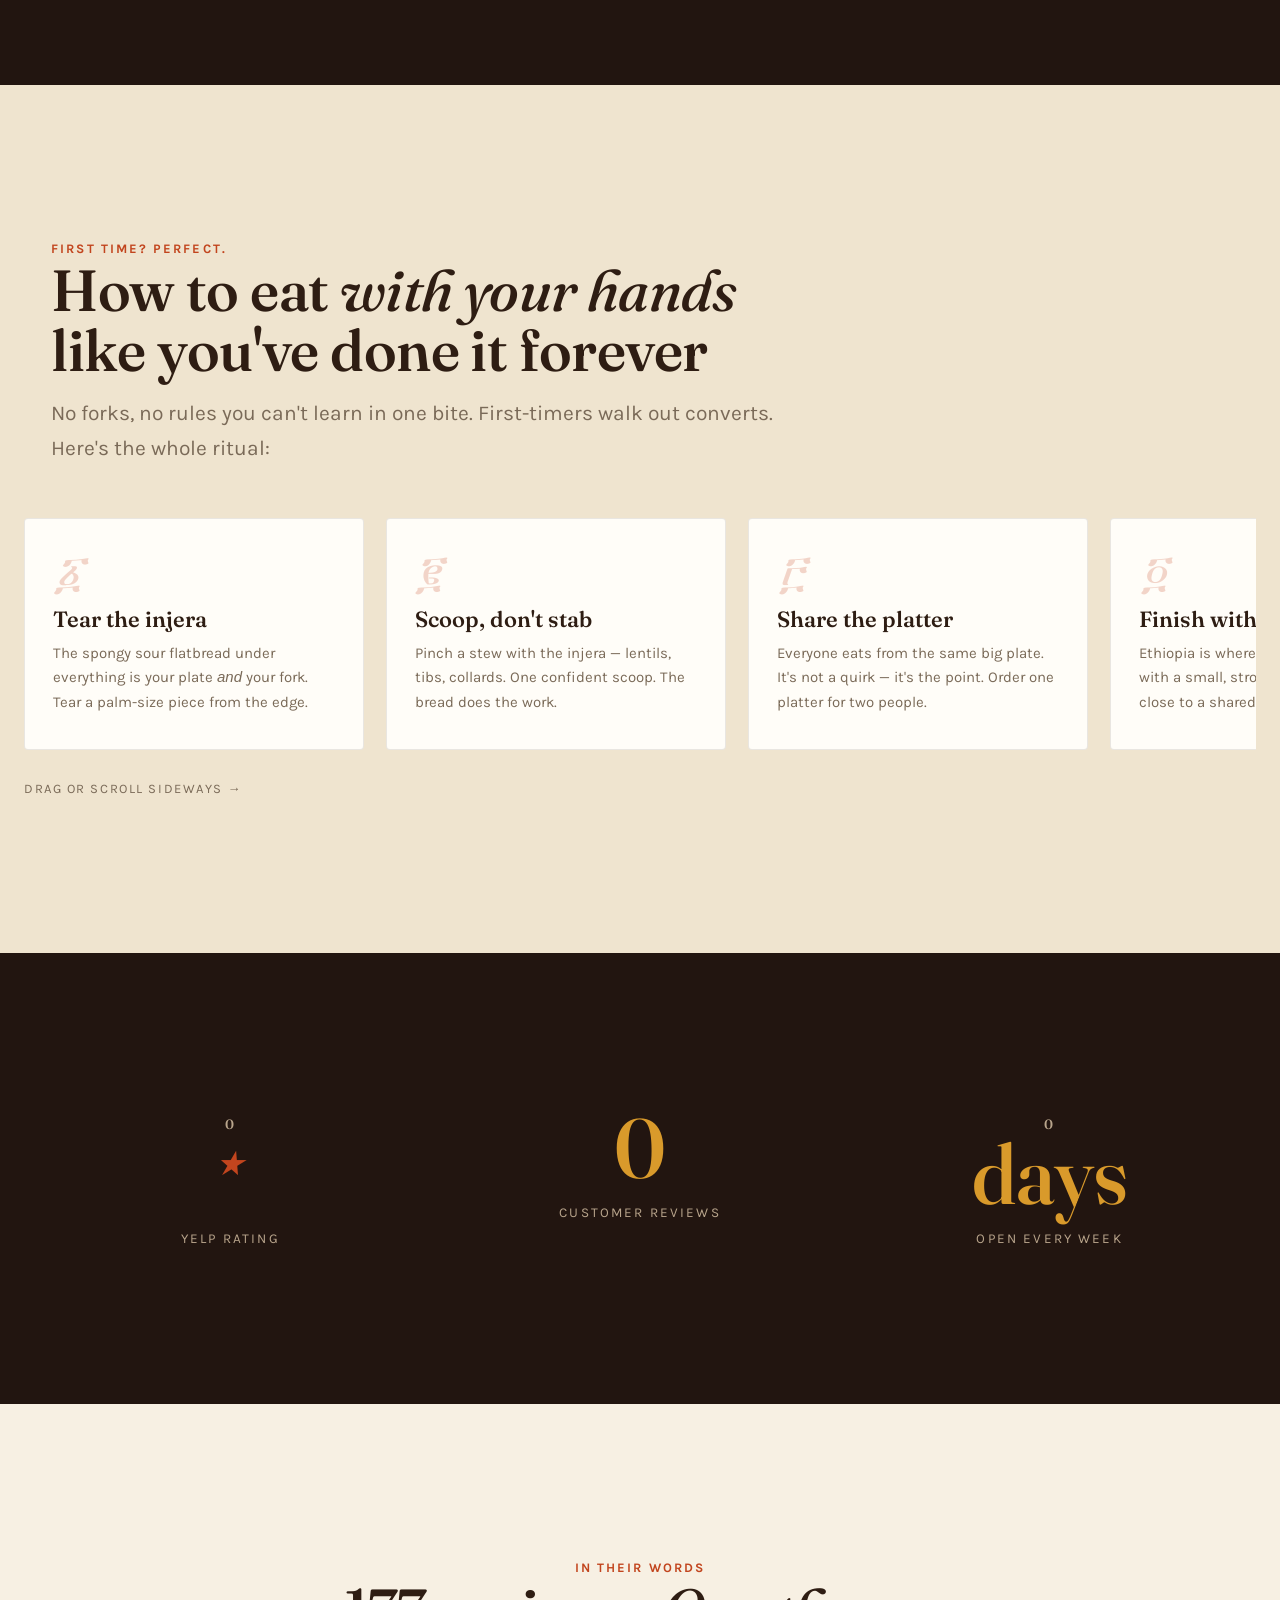
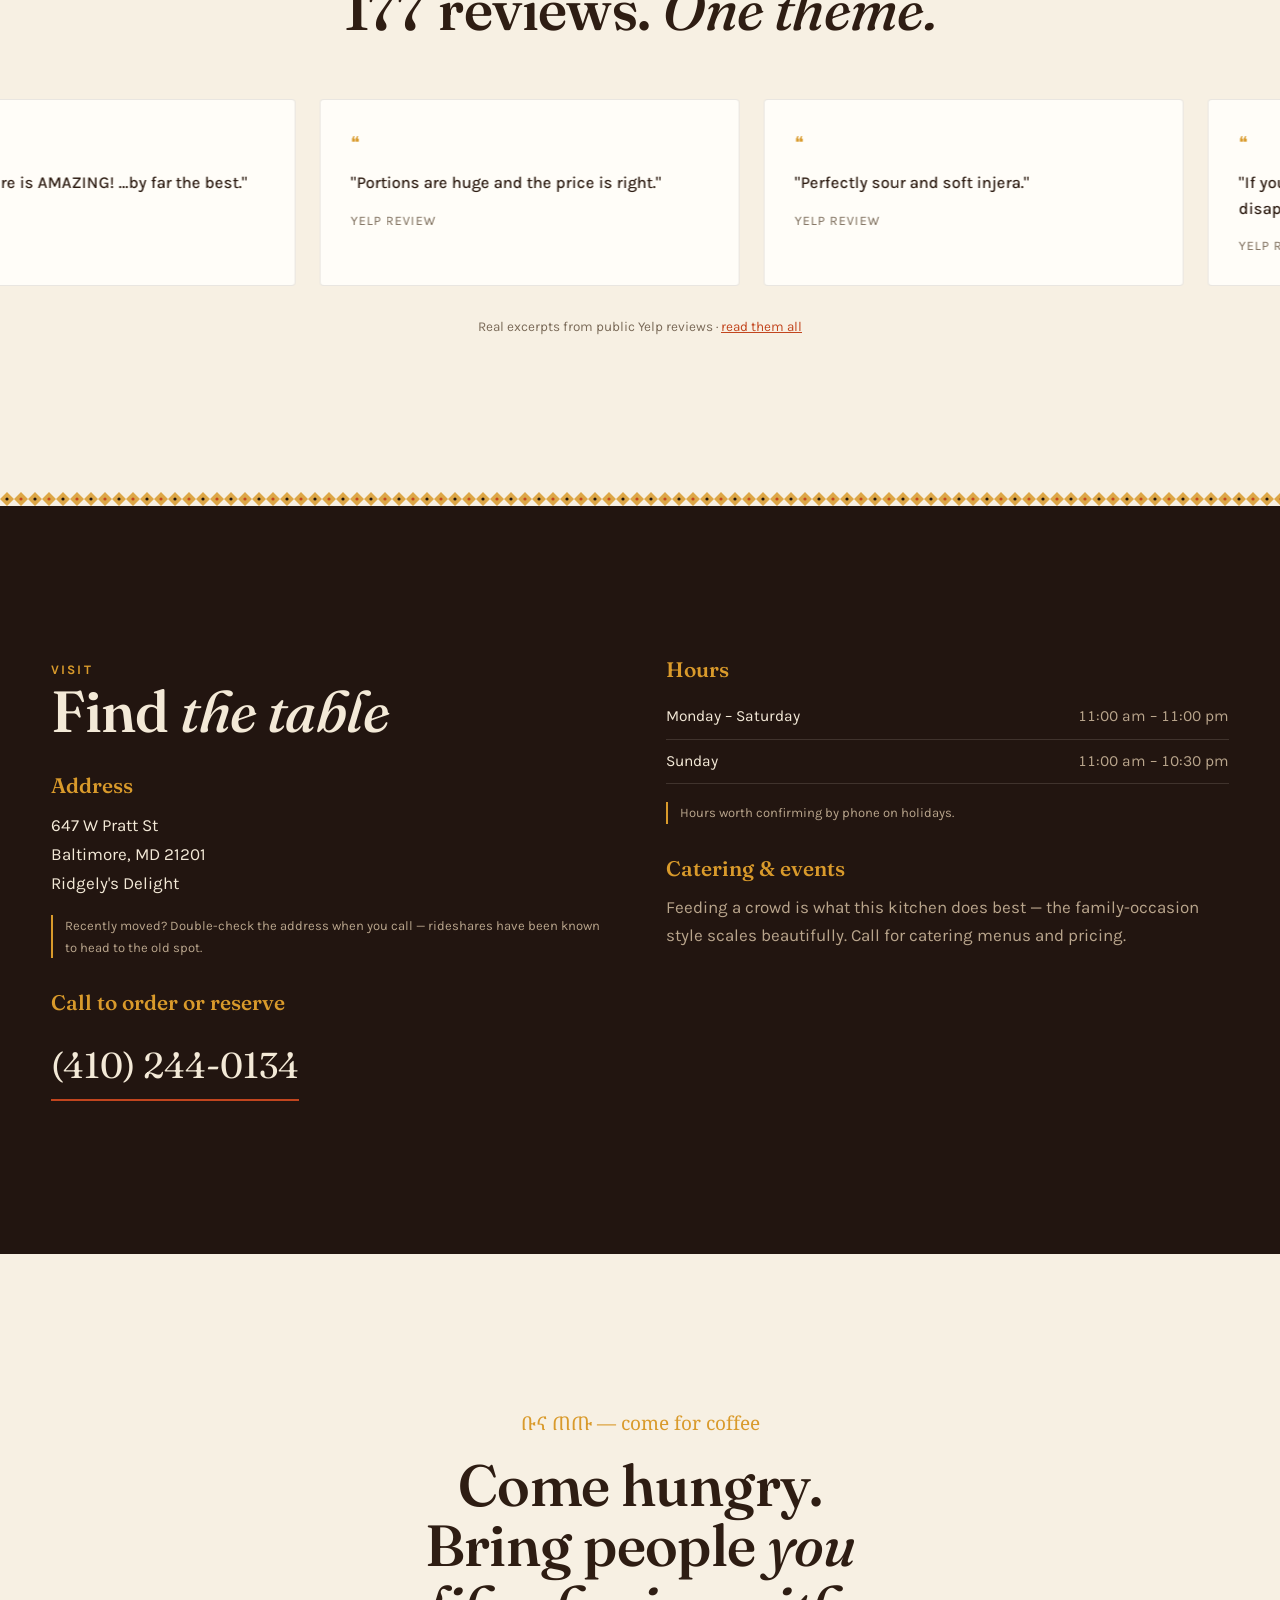
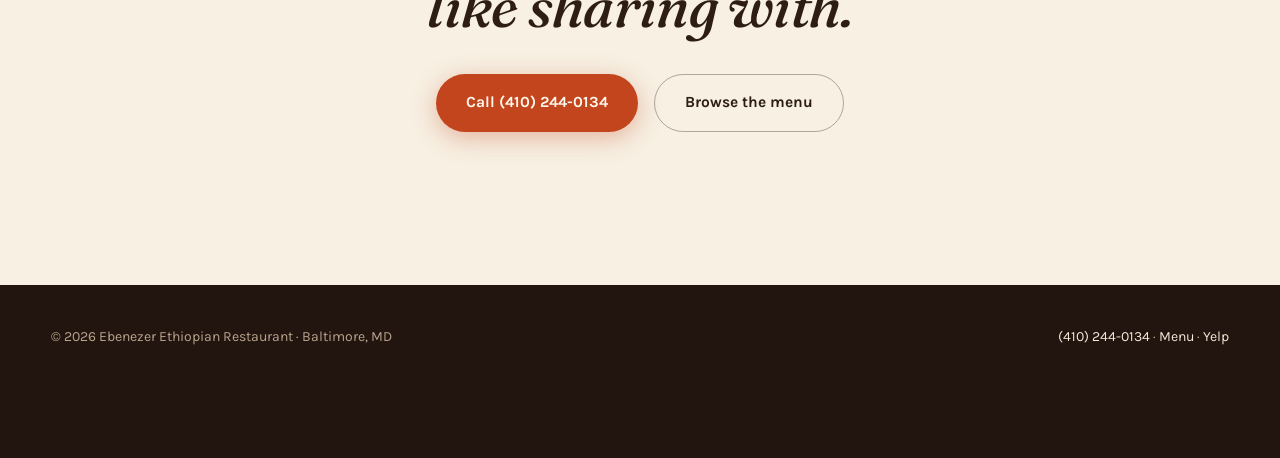
==== commit 0368a15f: "Fix homepage: replace corrupted upload with verified content" ====
--- a/index.html
+++ b/index.html
@@ -104,7 +104,6 @@
 <svg viewBox="0 0 24 24" fill="none" stroke="currentColor" stroke-width="1.8" aria-hidden="true"><path d="M8 22h8M12 11v11M19 3l-1.3 6.6a6 6 0 0 1-11.4 0L5 3Z"/></svg>
 <div><strong>BYOB welcome</strong><span>Bring your bottle — we'll bring the feast</span></div>
 </div>
-
 <div class="fact gs-reveal">
 <svg viewBox="0 0 24 24" fill="none" stroke="currentColor" stroke-width="1.8" aria-hidden="true"><path d="M4 11a8 8 0 0 1 16 0c0 6-8 11-8 11S4 17 4 11Z"/><circle cx="12" cy="11" r="3"/></svg>
 <div><strong>Dine in · Take out · Delivery · Catering</strong><span>Same generous portions, wherever you eat</span></div>
@@ -125,608 +124,161 @@
 <h2 class="display-lg gs-reveal">The dishes <em class="flavor">reviews rave about</em></h2>
 </div>
 <a class="btn btn--ghost gs-reveal" href="menu.html">Full menu</a>
-</div>	�\�X�H�\��H�\���\�]�X[���-�[��\��H�\��۝[H��-O-��[���]���-�\��H�\���[Z\�XȈ[��H�[H��bh8b��b�xb�8blO-���-ϕH�Y��YH]-\�-�-ς�-��]�[�-�]��ۈۙH[��\�H8�%-�X�Y[�[-���\�-�-�]-X\��X��Y�K��H-�Y��YH-]-\�-�\�-[��Y[�[8�)�-���]�ܙ�[-�-�^\�ۙH-�]�Y]ˈ�YY-�--��X\�[-K�-���]��\��H�\���Y�ȏ�-�[��\��H�Y�-Y�K]�Y�[����Y�[�-��[��-�[��\��H�Y�-Y�KY�]���[��--�Z\�Y-��[��-�]���-�]���H�\��H�\����H����KY����-�Y�H�[��M-L-�---L��\�XK[X�[H��[-�ܙ\�-H�Y��YH]-\���ܙ\�-�O��-�\�X�O��\�X�H�\��H�\���\�]�X[���-�[��\��H�\��۝[H��-�-��[���]���-�\��H�\���[Z\�XȈ[��H�[H��b�8bh8c#H8b�8b��b�8c)xbixb-O-���-ϓ[X�]�^�HX��-�-ς�-�[�\�[X�-�X\�Y-�]]�^�H8�%-H�\��\�H�[H-\�H-]��[���-�\�[�\�X]-�]	��H--��Z\�K��H-�\��[�ˏ-���]��\��H�\���Y�ȏ�-�[��\��H�Y�-Y�K\�X�H����[���X]-��[��-�]���-�]���H�\��H�\����H����KY����-�Y�H�[��M-L-�---L��\�XK[X�[H��[-�ܙ\�[X�]�^�HX�ȏ�ܙ\�-�O��-�\�X�O��\�X�H�\��H�\���\�]�X[���-�[��\��H�\��۝[H��-�-��[���]���-�\��H�\���[Z\�XȈ[��H�[H��c#�b*8b�H8c#�b*8b�O-���-ϑ�ܙY�ܙY-�-ς�-��X�Y�YY��\�[-H�\��Y�H-H-[�-��Y[�-�X�Y�]-\��H\�][�X[��ܙ\�-��Y�HH�]�[�8�%[�-\��]�[�-\��\ˏ-���]��\��H�\���Y�ȏ�-�[��\��H�Y�-Y�K\�X�H��-�Y][ۘ[-��[��-�]���-�]���H�\��H�\����H����KY����-�Y�H�[��M-L-�---L��\�XK[X�[H��[-�ܙ\��ܙY�ܙY��ܙ\�-�O��-�\�X�O��\�X�H�\��H�\���\�]�X[���-�[��\��H�\��۝[H��--��[���]���-�\��H�\���[Z\�XȈ[��H�[H��b�8bl8c(8bh8b,8b�8b,�-���-ϕ��H��YY�\�-�-ς�-�ܚ\��]-�YK-�X[Z[��[��YK-�\��Y-�][��\�H[�H-�]YY^�Hو[YK�H]KY]�[�[���X\��]�ܚ]H���H-H-�]�Y]�-Y�\ˏ-���]��\��H�\���Y�ȏ�-�[��\��H�Y�-Y�KY�]����X\��Y�--��[��-�]���-�]���H�\��H�\����H����KY����-�Y�H�[��M-L-�---L��\�XK[X�[H��[-�ܙ\���H��YY�\���ܙ\�-�O��-�\�X�O��-�]���-��X�[ۏ��-�X�[ۈ�\��H��[��[�-KYY\-�]-X[�YH��]-X[���]��\��H�ܘ\���-�\��H�^YX������\�]�X[���\��-[YO�\��X�-�-���-��\��H�\�^K[���\�]�X[����-�X][H�\��H��]�܈���]-[�\�[�-�-�[O�Z�H-[�IݙHۙH]�ܙ]�\�-�-���-�\��H�YH]]Y��\�]�X[�-�-[OH�X\��[�]��M�-�����ܚ����-�[\�-[�H�[��X\��[�ۙH�]K��\��-][Y\��-�[��]�۝�\�-ˈ\�I��-H-��H-�]-X[�-���-�]���]��\��H�ܘ\-ܘ\-K]�YH�-�-[OH�X\��[�]��---���]��\��H��]-X[��-�X����\�]�X[�-X�[�^H��\�XK[X�[H���-�X]][�X[����-��\�-�\-�-�ܛ�-�ܚ^�۝[-H���]��\��H��]-X[���\����-�[��\��H��]-X[���\��cjO-��[���-ϕX\�-H[��\�O-�-ς�-�H-�ۙ�H-��\��]��XY-[�\�]�\�][��\�-[�\�-]H[O�[�-�[O�-[�\��ܚˈX\�H-[K\�^�H-YX�H���H-HY�K�-���-�]���]��\��H��]-X[���\����-�[��\��H��]-X[���\��cj�-��[���-ϔ����-ۉ�-�X�-�-ς�-�[��H-�]�-�]-H[��\�H8�%[�[-�-X����\�-ˈۙH�ۙ�Y[�-����-�H��XY�\�-H-�ܚˏ-���-�]���]��\��H��]-X[���\����-�[��\��H��]-X[���\��cj�-��[���-ϔ�\�H-H-]-\�-�-ς�-�]�\�[ۙHX]-����H-H-�[YH�Y�-]K�]	����H-]Z\��8�%]	��-H-�[�-�ܙ\�ۙH-]-\��܈--��-[�K�-���-�]���]��\��H��]-X[���\����-�[��\��H��]-X[���\��ck-��[���-ϑ�[�\�-�]�[�O-�-ς�-�][�XH\�-�\�H�ٙ�YH-�\��ܛ��[�-�]H-�X[--�-�ۙ��\8�%-H--�Y][ۘ[���H-�H-�\�YYX[-�-���-�]���-�]���-�\��H��]-X[��[���-�Y�܈-�ܛ�-�Y]�^\�8���-���-�]���-��X�[ۏ��-�X�[ۈ�\��H��[��[�-KY\���[X�\�ȏ��]��\��H�ܘ\���]��\��H��[X�\���\�]�X[����-�[�]KX��[�H�-�H�]KYX�[X[-�H�H��-��[��-�\��!O-��\�-؏�-�[��Y[--�][��-��[��-�]���]��\��H��[X�\���\�]�X[���]KX��[�H�M�ȏ�-؏�-�[���\��Y\�-�]�Y]��-��[��-�]���]��\��H��[X�\���\�]�X[����-�[�]KX��[�H�ȏ�-��[��^\�-؏�-�[���[�]�\�H-�YZ�-��[��-�]���-�]���-��X�[ۏ��-�X�[ۈ�\��H��[�-�]�Y]�ȈYH��]�Y]�ȏ��]��\��H��]�Y]����XY-ܘ\���-�\��H�^YX������\�]�X[��[�-Z\�-�ܙ-�-���-��\��H�\�^K[���\�]�X[��M��-�]�Y]�ˈ[H�\��H��]�܈��ۙH-[YK�-�[O�-�-���-�]���]��\��H�X\�]YYH�]K[X\�]YYO������][�H�\��H��]�Y]ȏ�-�[��\��H��]�Y]����\�Ȉ\�XKZY[�H�-�YH���gO-��[��-��H���\�H\�SPV�S��H8�)��H�\�-H�\�-��-���]O�Y[--�]�Y]�-��]O�-؛���][�O������][�H�\��H��]�Y]ȏ�-�[��\��H��]�Y]����\�Ȉ\�XKZY[�H�-�YH���gO-��[��-��ܝ[ۜ�\�H-Y�H[�-H--�X�H\�-�Y�--��-���]O�Y[--�]�Y]�-��]O�-؛���][�O������][�H�\��H��]�Y]ȏ�-�[��\��H��]�Y]����\�Ȉ\�XKZY[�H�-�YH���gO-��[��-��\��X�-H-��\�[�-�ٝ[��\�K��-���]O�Y[--�]�Y]�-��]O�-؛���][�O������][�H�\��H��]�Y]ȏ�-�[��\��H��]�Y]����\�Ȉ\�XKZY[�H�-�YH���gO-��[��-��Y�-[�IܙH�]�-�][�X[��)�-\�-X�H-�[��\�\-�[�H�-���]O�Y[--�]�Y]�-��]O�-؛���][�O������][�H�\��H��]�Y]ȏ�-�[��\��H��]�Y]����\�Ȉ\�XKZY[�H�-�YH���gO-��[��-��H-�Y��YH-]-\�-�\�-[��Y[�[8�)�-���]�ܙ�[-��-���]O�Y[--�]�Y]�-��]O�-؛���][�O������][�H�\��H��]�Y]ȏ�-�[��\��H��]�Y]����\�Ȉ\�XKZY[�H�-�YH���gO-��[��-��ܙX]-�X\�ۚ[���[��]�ܜˈ�-���]O�Y[--�]�Y]�-��]O�-؛���][�O������][�H�\��H��]�Y]ȏ�-�[��\��H��]�Y]����\�Ȉ\�XKZY[�H�-�YH���gO-��[��-��H-�\���܈���---�X�H[�-ܝ[ۜˈ�-���]O�Y[--�]�Y]�-��]O�-؛���][�O��-�]���-�\��H��]�Y]���ۛ�H���X[^�\�--����H--X�X�Y[--�]�Y]��0��H-�Y�H�----΋����˞Y[--���Kؚ^��X�[�^�\�Y][�X[�\�\�]\�[�-X�[-[[ܙH�-�[H����[�\��-\��]H�؛[�ȏ��XY-[H[-�O�-���-��X�[ۏ��]��\��H�X�X��-��OH�-�\�[�][ۈ��-�]���-�X�[ۈ�\��H��[��[�-KY\��-�\�]�YH��\�]���]��\��H�ܘ\���]���-�\��H�^YX������\�]�X[���\�]-���-��\��H�\�^K[���\�]�X[���[�[H�\��H��]�܈��H-X�O-�[O�-�-���]��\��H��\�]�؛�����\�]�X[�-�-[OH�X\��[�]���--���-ϐY-�\��-�-ς�KKH8��;�#��ӑ�T�N�Y[-X\���-H-�]-�\�[�����YY�\�H[ݙK��\�Y�H�\��[�Y-�\��-�]�ۙ\��Y�ܙH][��-�-KO��Y-�\�ύ�-��-�]-�����[-[[ܙKQ-�L�-O����Y�[-I��[Y�--�Y-�\�ς�-�\��H��\�]���ۙ�\�H���X�[�-H[ݙY��X�KX�X��-HY-�\��-�[�-[�H�[8�%-�Y\�\�\�]�H�Y[�ۛ�ۈ-�XY-�-H�-��-�-���-�]���]��\��H��\�]�؛�����\�]�X[���-ϐ�[-�ܙ\�܈-�\�\��O-�-ς�H�\��H��\�]��ۙH�-�Y�H�[��M-L-�---L���--L
-H-�--L-L�-�O��-�]���-�]���]���]��\��H��\�]�؛�����\�]�X[���-ϒ�\��-�-ς�-X�H�\��H��\�ȏ��--��-�[ۙ^H8�$��]-\�^O-��-�LN�-[H8�$�-LN�--O-��-�-���--��-��[�^O-��-�LN�-[H8�$�-L��-O-��-�-���-�X�O��-�\��H��\�]���ۙ�\�H���\��-�ܝ�ۙ�\�Z[���H-ۙHۈ�Y^\ˏ-���-�]���]��\��H��\�]�؛�����\�]�X[���-ϐ�]\�[��	�[\�]�[�-�-�-ς�-�\��H�]]Y���YY[��Hܛ��\�-�]-\��]�[��\��\�8�%-H�[Z[-K[���\�[ۈ-�-[H-��[\��X]]Y�[-K��[�܈�]\�[��Y[�\�[�--�X�[�ˏ-���-�]���-�]���-�]���-��X�[ۏ��-�X�[ۈ�\��H��[��KX�[����]��\��H�ܘ\���-�[��\��H�[Z\�X���\�]�X[�[��H�[H��bhxb��8c(��2���P��������ȁ������������(�ȁ�����􉑥����䵱���̵ɕٕ����-�����չ��丁	ɥ����������񕴁�����􉙱�ٽȈ��ԁ�����͡�ɥ���ݥѠ�𽕴����(�؁������ф�����}}��ѥ��́�̵ɕٕ����(񄁍�����Ѹ��Ѹ����ɉ�ɔ���ɕ��ѕ������������Ј���ф������ѥ��-������������д������(񄁍�����Ѹ��Ѹ������е��ɬ���ɕ�􉵕�Թ�ѵ���	ɽ�͔�ѡ��������(𽑥��(𽑥��(�͕�ѥ���(񙽽ѕ��(�؁�������Ʌ���(���
-�����������啅Ȉ�����������������ȁѡ�������I��х�Ʌ�Ѓ
-܁	��ѥ��ɔ��5���(���񄁡ɕ��ѕ������������Ј���������д�������
-܀񄁡ɕ�􉵕�Թ�ѵ���5������
-܀񄁡ɕ������輽��ܹ啱��������轕�����ȵ�ѡ�������ɕ�х�Ʌ�е���ѥ��ɔ��ɕ�􉹽�����Ȉ�хɝ���}�������e��������(𽑥��(𽙽�ѕ��(�؁�����􉍅����Ȉ�(񄁍�����Ѹ��Ѹ����ɉ�ɔ���ɕ��ѕ������������Ј�(��ٜ�٥��	��������Ѐ�Ј�����􉹽������ɽ�����ɕ��-���Ȉ���ɽ���ݥ�Ѡ�Ȉ��ɥ�����������Ք�����Ѡ���4�Ȁ�ظ��̈́ȀȀ����ĴȸȀȀ������������Ĵ�ش̀��Ԁ��Ԁ����Ĵش؀������������Ĵ̴��ȀȀ����ĀиĀɠ̈́ȀȀ����ĀȀĸ݌�ĀĀ�ЀȀ�܀ȸ�ȀȀ����Ĵ�Ԁȸ�0������؀�؀������؀ٰĸ̴ĸ̈́ȀȀ����ĀȸĴ�ՌĀ�̀Ȁ�؀̀�݄ȀȀ����Āĸ؀�h�����ٜ�)-����Ѽ�=ɑ�ȃ�P���������д����(��(𽑥��(�͍ɥ�Ё�Ɍ�����輽�����͑����ȹ��н�����ͅ� ̸�ȸԽ���н�ͅ�������̈��������͍ɥ���(�͍ɥ�Ё�Ɍ�����輽�����͑����ȹ��н�����ͅ� ̸�ȸԽ���нM�ɽ��Qɥ���ȹ�����̈��������͍ɥ���(�͍ɥ�Ё�Ɍ�̽ͥє��̈��������͍ɥ���(𽉽���(�ѵ��+</div>
+<article class="dish gs-reveal">
+<span class="dish__num">01</span>
+<div>
+<p class="dish__amharic" lang="am">በያይነቱ</p>
+<h3>The Veggie Platter</h3>
+<p>Seven stews on one injera — spiced lentils, collards, split peas, cabbage. "The veggie platter was phenomenal… so flavorful," says one review. Feeds two, easily.</p>
+<div class="dish__tags"><span class="tag tag--vegan">Vegan</span><span class="tag tag--fav">Most praised</span></div>
+</div>
+<a class="dish__cta btn btn--ghost" href="tel:+14102440134" aria-label="Call to order the Veggie Platter">Order</a>
+</article>
+<article class="dish gs-reveal">
+<span class="dish__num">02</span>
+<div>
+<p class="dish__amharic" lang="am">የበግ አዋዜ ጥብስ</p>
+<h3>Lamb Awaze Tibs</h3>
+<p>Tender lamb seared with awaze — the berbere chile paste that brings serious heat. That's a promise, not a warning.</p>
+<div class="dish__tags"><span class="tag tag--spice">Brings heat</span></div>
+</div>
+<a class="dish__cta btn btn--ghost" href="tel:+14102440134" aria-label="Call to order Lamb Awaze Tibs">Order</a>
+</article>
+<article class="dish gs-reveal">
+<span class="dish__num">03</span>
+<div>
+<p class="dish__amharic" lang="am">ጎረድ ጎረድ</p>
+<h3>Gored Gored</h3>
+<p>Cubed beef, barely kissed by the pan, rolled in spiced butter. The dish Ethiopians order to judge a kitchen — and this kitchen passes.</p>
+<div class="dish__tags"><span class="tag tag--spice">Traditional</span></div>
+</div>
+<a class="dish__cta btn btn--ghost" href="tel:+14102440134" aria-label="Call to order Gored Gored">Order</a>
+</article>
+<article class="dish gs-reveal">
+<span class="dish__num">04</span>
+<div>
+<p class="dish__amharic" lang="am">የተጠበሰ አሳ</p>
+<h3>Whole Fried Fish</h3>
+<p>Crisp outside, steaming inside, served with injera and a squeeze of lime. A late-evening feast favorite from the review pages.</p>
+<div class="dish__tags"><span class="tag tag--fav">Feast night</span></div>
+</div>
+<a class="dish__cta btn btn--ghost" href="tel:+14102440134" aria-label="Call to order Whole Fried Fish">Order</a>
+</article>
+</div>
+</section>
+<section class="band band--deep ritual" id="ritual">
+<div class="wrap">
+<p class="eyebrow gs-reveal">First time? Perfect.</p>
+<h2 class="display-lg gs-reveal">How to eat <em class="flavor">with your hands</em> like you've done it forever</h2>
+<p class="lede muted gs-reveal" style="margin-top:16px">No forks, no rules you can't learn in one bite. First-timers walk out converts. Here's the whole ritual:</p>
+</div>
+<div class="wrap wrap--wide" style="margin-top:44px">
+<div class="ritual__track gs-reveal" tabindex="0" aria-label="How to eat Ethiopian food, four steps, scrolls horizontally">
+<div class="ritual__card">
+<span class="ritual__step">፩</span>
+<h3>Tear the injera</h3>
+<p>The spongy sour flatbread under everything is your plate <em>and</em> your fork. Tear a palm-size piece from the edge.</p>
+</div>
+<div class="ritual__card">
+<span class="ritual__step">፪</span>
+<h3>Scoop, don't stab</h3>
+<p>Pinch a stew with the injera — lentils, tibs, collards. One confident scoop. The bread does the work.</p>
+</div>
+<div class="ritual__card">
+<span class="ritual__step">፫</span>
+<h3>Share the platter</h3>
+<p>Everyone eats from the same big plate. It's not a quirk — it's the point. Order one platter for two people.</p>
+</div>
+<div class="ritual__card">
+<span class="ritual__step">፬</span>
+<h3>Finish with buna</h3>
+<p>Ethiopia is where coffee was born. End with a small, strong cup — the traditional close to a shared meal.</p>
+</div>
+</div>
+<p class="ritual__hint">Drag or scroll sideways →</p>
+</div>
+</section>
+<section class="band band--dark numbers">
+<div class="wrap">
+<div class="number gs-reveal"><b><span data-count="4.1" data-decimals="1">0</span><sup>★</sup></b><span>Yelp rating</span></div>
+<div class="number gs-reveal"><b data-count="177">0</b><span>Customer reviews</span></div>
+<div class="number gs-reveal"><b><span data-count="7">0</span> days</b><span>Open every week</span></div>
+</div>
+</section>
+<section class="band reviews" id="reviews">
+<div class="reviews__head wrap">
+<p class="eyebrow gs-reveal">In their words</p>
+<h2 class="display-lg gs-reveal">177 reviews. <em class="flavor">One theme.</em></h2>
+</div>
+<div class="marquee" data-marquee>
+<blockquote class="review"><span class="review__stars" aria-hidden="true">❝</span><p>"The food here is AMAZING! …by far the best."</p><cite>Yelp review</cite></blockquote>
+<blockquote class="review"><span class="review__stars" aria-hidden="true">❝</span><p>"Portions are huge and the price is right."</p><cite>Yelp review</cite></blockquote>
+<blockquote class="review"><span class="review__stars" aria-hidden="true">❝</span><p>"Perfectly sour and soft injera."</p><cite>Yelp review</cite></blockquote>
+<blockquote class="review"><span class="review__stars" aria-hidden="true">❝</span><p>"If you're new to Ethiopian… this place will not disappoint!"</p><cite>Yelp review</cite></blockquote>
+<blockquote class="review"><span class="review__stars" aria-hidden="true">❝</span><p>"The veggie platter was phenomenal… so flavorful."</p><cite>Yelp review</cite></blockquote>
+<blockquote class="review"><span class="review__stars" aria-hidden="true">❝</span><p>"Great seasonings and flavors."</p><cite>Yelp review</cite></blockquote>
+<blockquote class="review"><span class="review__stars" aria-hidden="true">❝</span><p>"5 stars for food, price and portions."</p><cite>Yelp review</cite></blockquote>
+</div>
+<p class="reviews__note">Real excerpts from public Yelp reviews · <a href="https://www.yelp.com/biz/ebenezer-ethiopian-restaurant-baltimore" rel="noopener" target="_blank">read them all</a></p>
+</section>
+<div class="tibeb" role="presentation"></div>
+<section class="band band--dark visit" id="visit">
+<div class="wrap">
+<div>
+<p class="eyebrow gs-reveal">Visit</p>
+<h2 class="display-lg gs-reveal">Find <em class="flavor">the table</em></h2>
+<div class="visit__block gs-reveal" style="margin-top:34px">
+<h3>Address</h3>
+<!-- ⚠️ CONFIRM: Yelp marks the Pratt St listing closed after a move. Verify current address with owner before launch. -->
+<address>647 W Pratt St<br>Baltimore, MD 21201<br>Ridgely's Delight</address>
+<p class="visit__confirm">Recently moved? Double-check the address when you call — rideshares have been known to head to the old spot.</p>
+</div>
+<div class="visit__block gs-reveal">
+<h3>Call to order or reserve</h3>
+<a class="visit__phone" href="tel:+14102440134">(410) 244-0134</a>
+</div>
+</div>
+<div>
+<div class="visit__block gs-reveal">
+<h3>Hours</h3>
+<table class="hours">
+<tr><td>Monday – Saturday</td><td>11:00 am – 11:00 pm</td></tr>
+<tr><td>Sunday</td><td>11:00 am – 10:30 pm</td></tr>
+</table>
+<p class="visit__confirm">Hours worth confirming by phone on holidays.</p>
+</div>
+<div class="visit__block gs-reveal">
+<h3>Catering &amp; events</h3>
+<p class="muted">Feeding a crowd is what this kitchen does best — the family-occasion style scales beautifully. Call for catering menus and pricing.</p>
+</div>
+</div>
+</div>
+</section>
+<section class="band cta-band">
+<div class="wrap">
+<span class="amharic gs-reveal" lang="am">ቡና ጠጡ — come for coffee</span>
+<h2 class="display-lg gs-reveal">Come hungry. Bring people <em class="flavor">you like sharing with.</em></h2>
+<div class="cta-band__actions gs-reveal">
+<a class="btn btn--berbere" href="tel:+14102440134" data-magnetic>Call (410) 244-0134</a>
+<a class="btn btn--ghost-dark" href="menu.html">Browse the menu</a>
+</div>
+</div>
+</section>
+<footer>
+<div class="wrap">
+<p>© <span id="year">2026</span> Ebenezer Ethiopian Restaurant · Baltimore, MD</p>
+<p><a href="tel:+14102440134">(410) 244-0134</a> · <a href="menu.html">Menu</a> · <a href="https://www.yelp.com/biz/ebenezer-ethiopian-restaurant-baltimore" rel="noopener" target="_blank">Yelp</a></p>
+</div>
+</footer>
+<div class="callbar">
+<a class="btn btn--berbere" href="tel:+14102440134">
+<svg viewBox="0 0 24 24" fill="none" stroke="currentColor" stroke-width="2" aria-hidden="true"><path d="M22 16.9v3a2 2 0 0 1-2.2 2 19.8 19.8 0 0 1-8.6-3 19.5 19.5 0 0 1-6-6 19.8 19.8 0 0 1-3-8.7A2 2 0 0 1 4.1 2h3a2 2 0 0 1 2 1.7c.1 1 .4 2 .7 2.9a2 2 0 0 1-.5 2.1L8 10a16 16 0 0 0 6 6l1.3-1.3a2 2 0 0 1 2.1-.5c1 .3 2 .6 3 .7a2 2 0 0 1 1.6 2Z"/></svg>
+Call to Order — (410) 244-0134
+</a>
+</div>
+<script src="https://cdn.jsdelivr.net/npm/gsap@3.12.5/dist/gsap.min.js" defer></script>
+<script src="https://cdn.jsdelivr.net/npm/gsap@3.12.5/dist/ScrollTrigger.min.js" defer></script>
+<script src="js/site.js" defer></script>
+</body>
+</html>
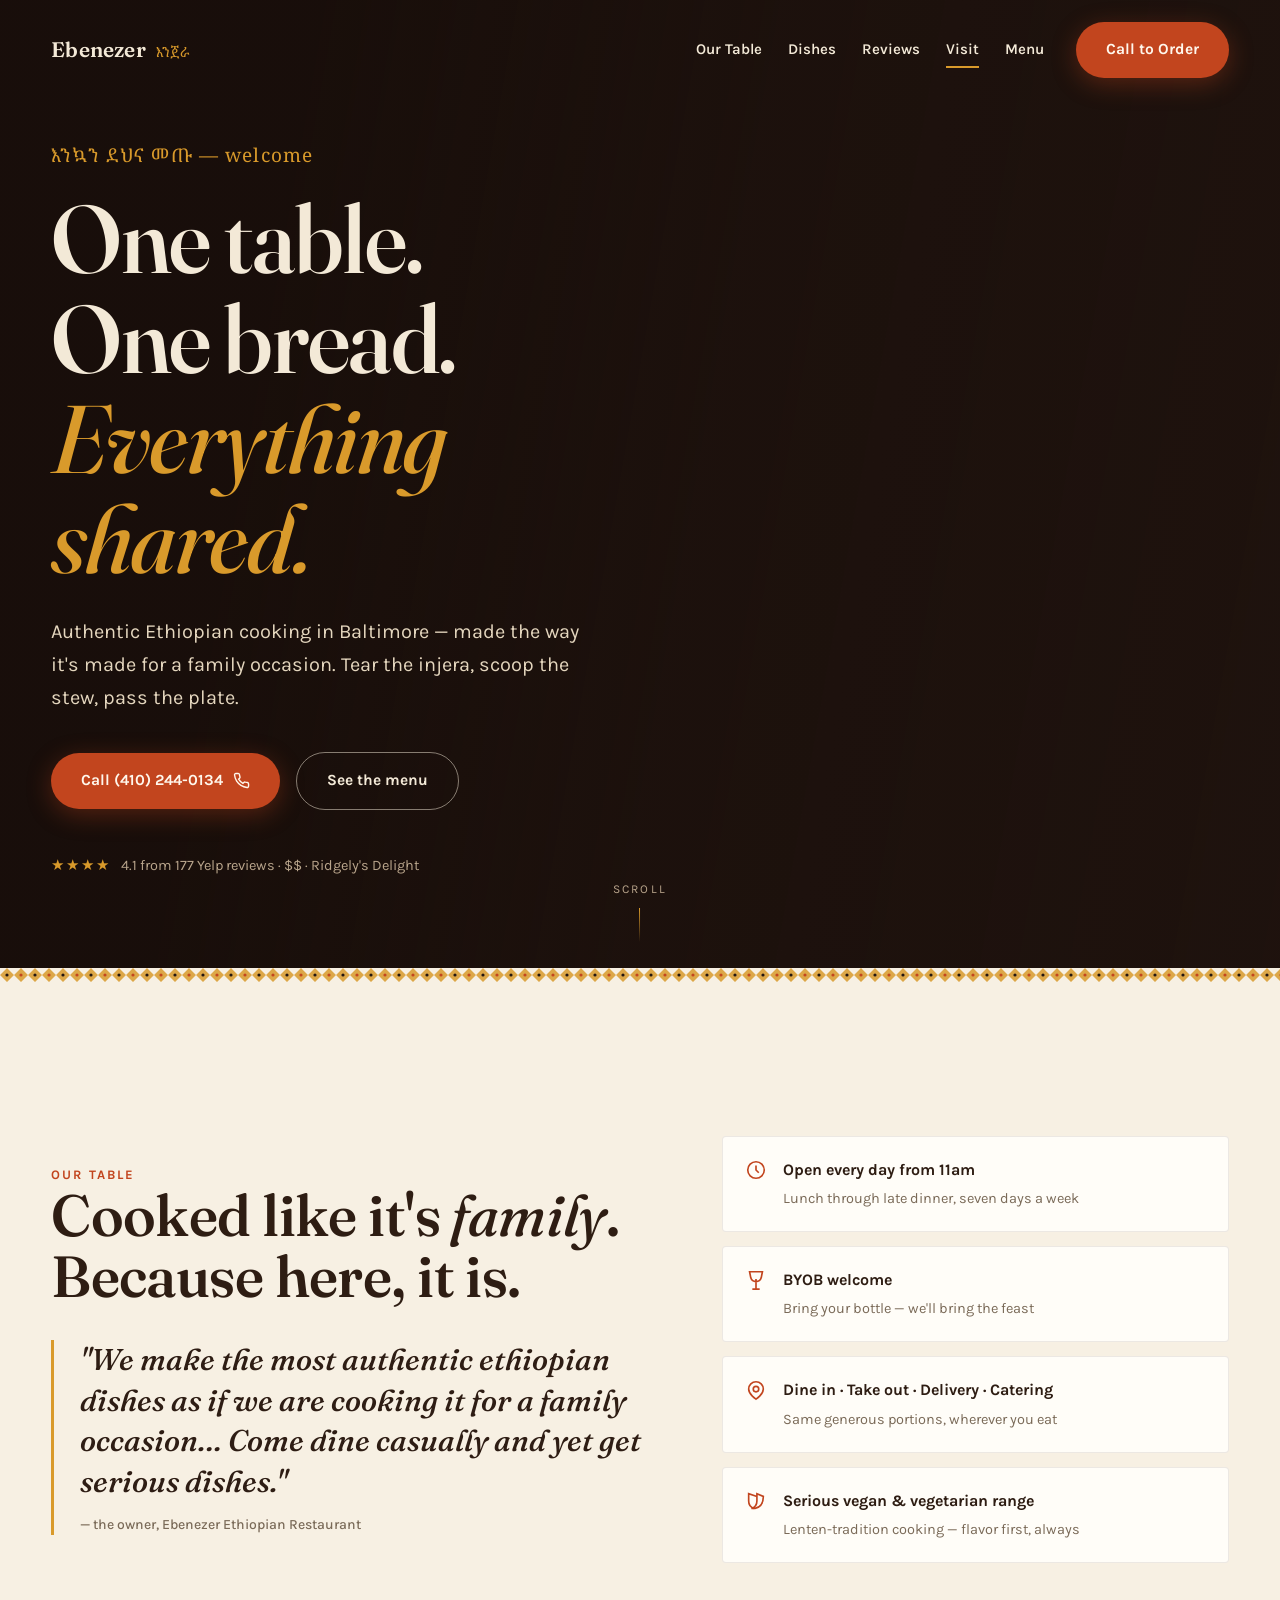
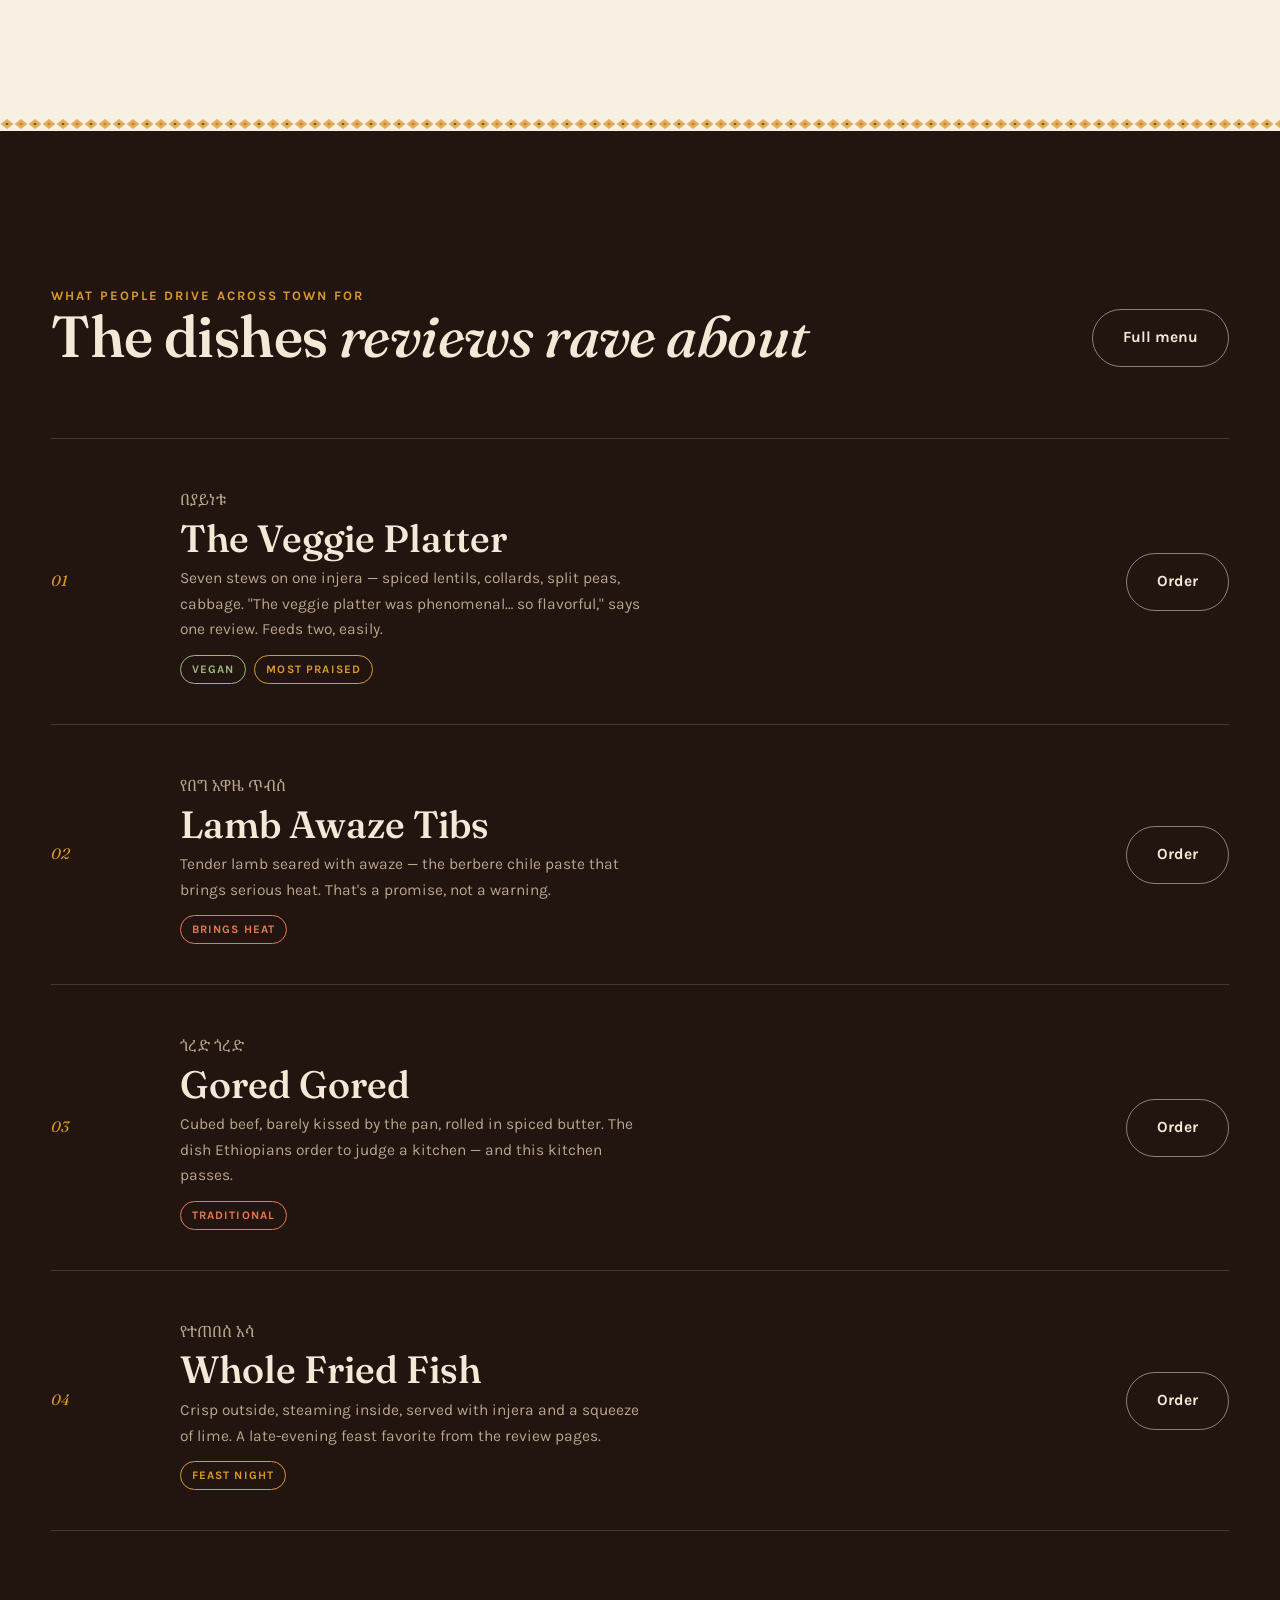
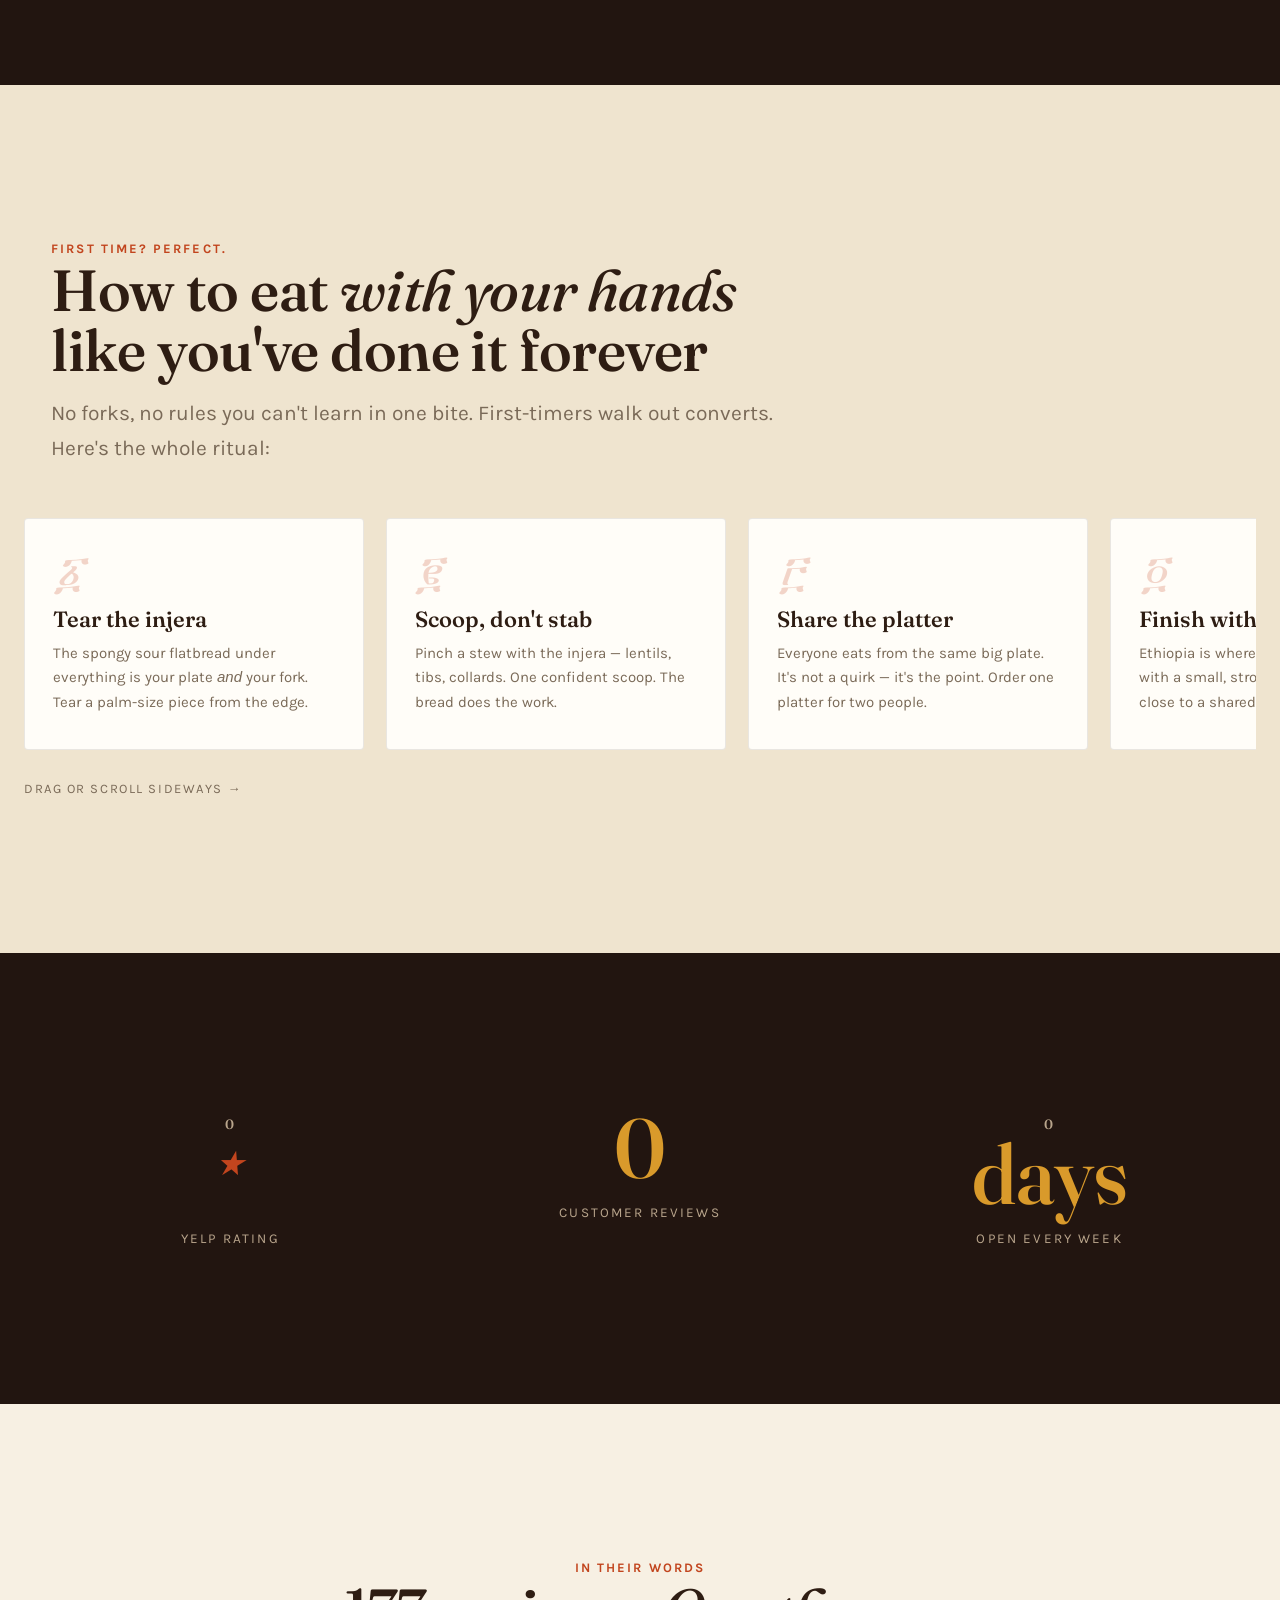
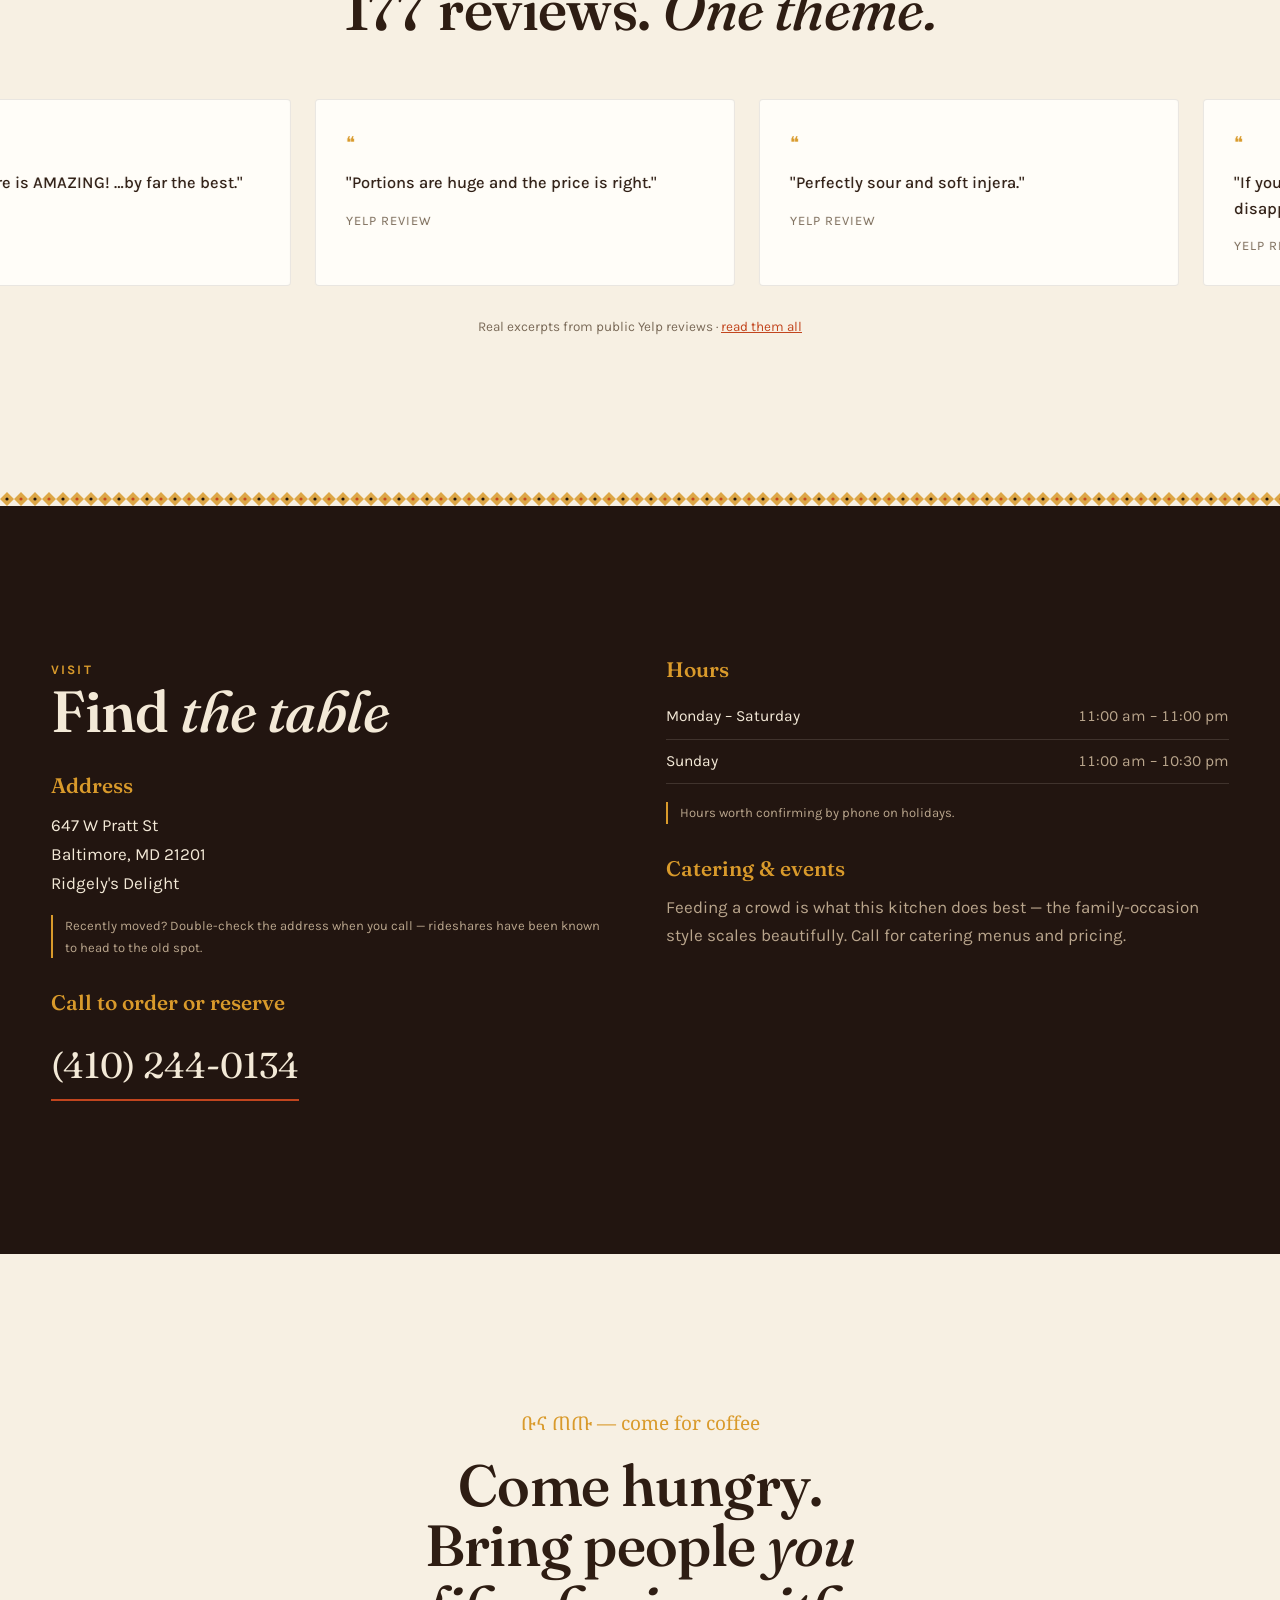
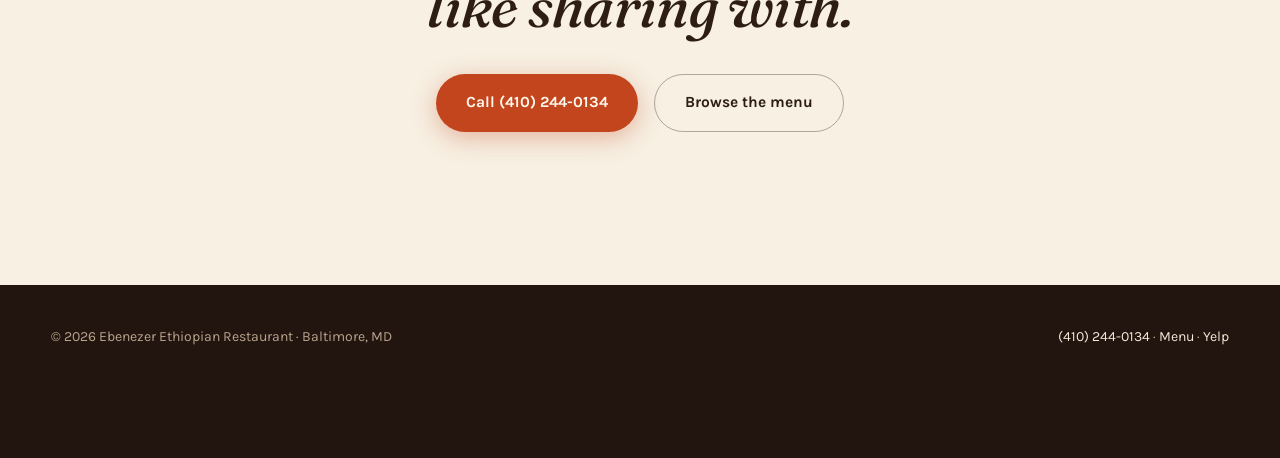
==== commit 2a22b9f4: "Add steam over hero platter" ====
--- a/index.html
+++ b/index.html
@@ -68,6 +68,7 @@
 src="https://d8j0ntlcm91z4.cloudfront.net/user_3Hxw445iBELWfjQIUPgO33Iq3Jm/hf_20260815_203608_ada7a289-93d8-4cba-b0ab-75b5c8beac9a.png"
 alt="" fetchpriority="high">
 <div class="hero__scrim"></div>
+<div class="steam" aria-hidden="true" style="left:36%;bottom:34%"><i style="--n:0"></i><i style="--n:1"></i><i style="--n:2"></i><i style="--n:3"></i></div>
 </div>
 <div class="wrap">
 <p class="hero__amharic gs-hero" lang="am">እንኳን ደህና መጡ — welcome</p>
--- a/css/site.css
+++ b/css/site.css
@@ -439,3 +439,9 @@
 a:focus-visible, button:focus-visible {
   outline: 3px solid var(--tej); outline-offset: 3px; border-radius: 2px;
 }
+
+/* ---------- steam (signature animation) ---------- */
+.steam { position: absolute; left: 50%; bottom: 78%; width: 110px; height: 150px; pointer-events: none; z-index: 2; transform: translateX(-50%); }
+.steam i { position: absolute; bottom: 0; left: calc(22% * var(--n)); width: 14px; height: 44%; background: linear-gradient(to top, rgba(255,247,236,0), rgba(255,247,236,.55), rgba(255,247,236,0)); border-radius: 50%; filter: blur(6px); opacity: 0; animation: steam-rise 3.4s ease-in-out calc(var(--n) * .55s) infinite; }
+@keyframes steam-rise { 0% { transform: translateY(0) scaleX(1); opacity: 0; } 25% { opacity: .75; } 60% { opacity: .35; } 100% { transform: translateY(-120px) translateX(12px) scaleX(1.9); opacity: 0; } }
+@media (prefers-reduced-motion: reduce) { .steam i { animation: none; } }
